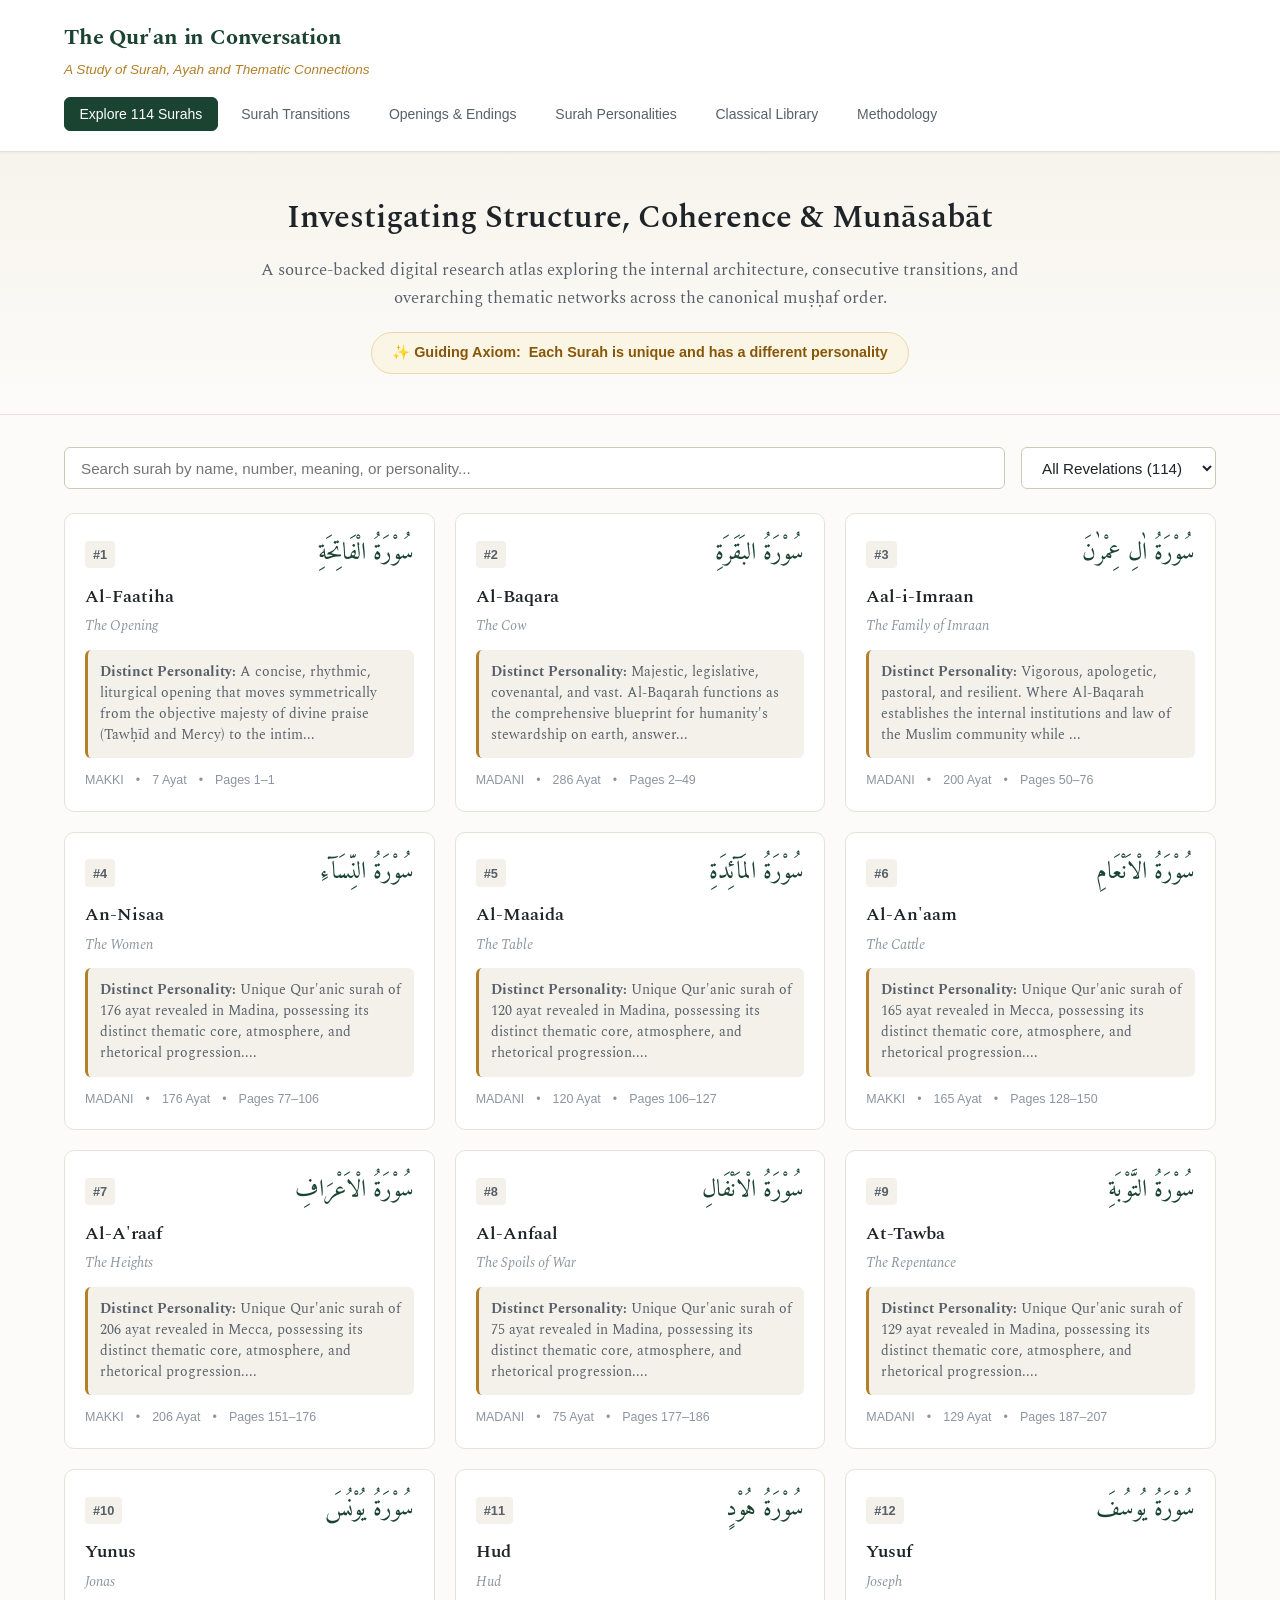
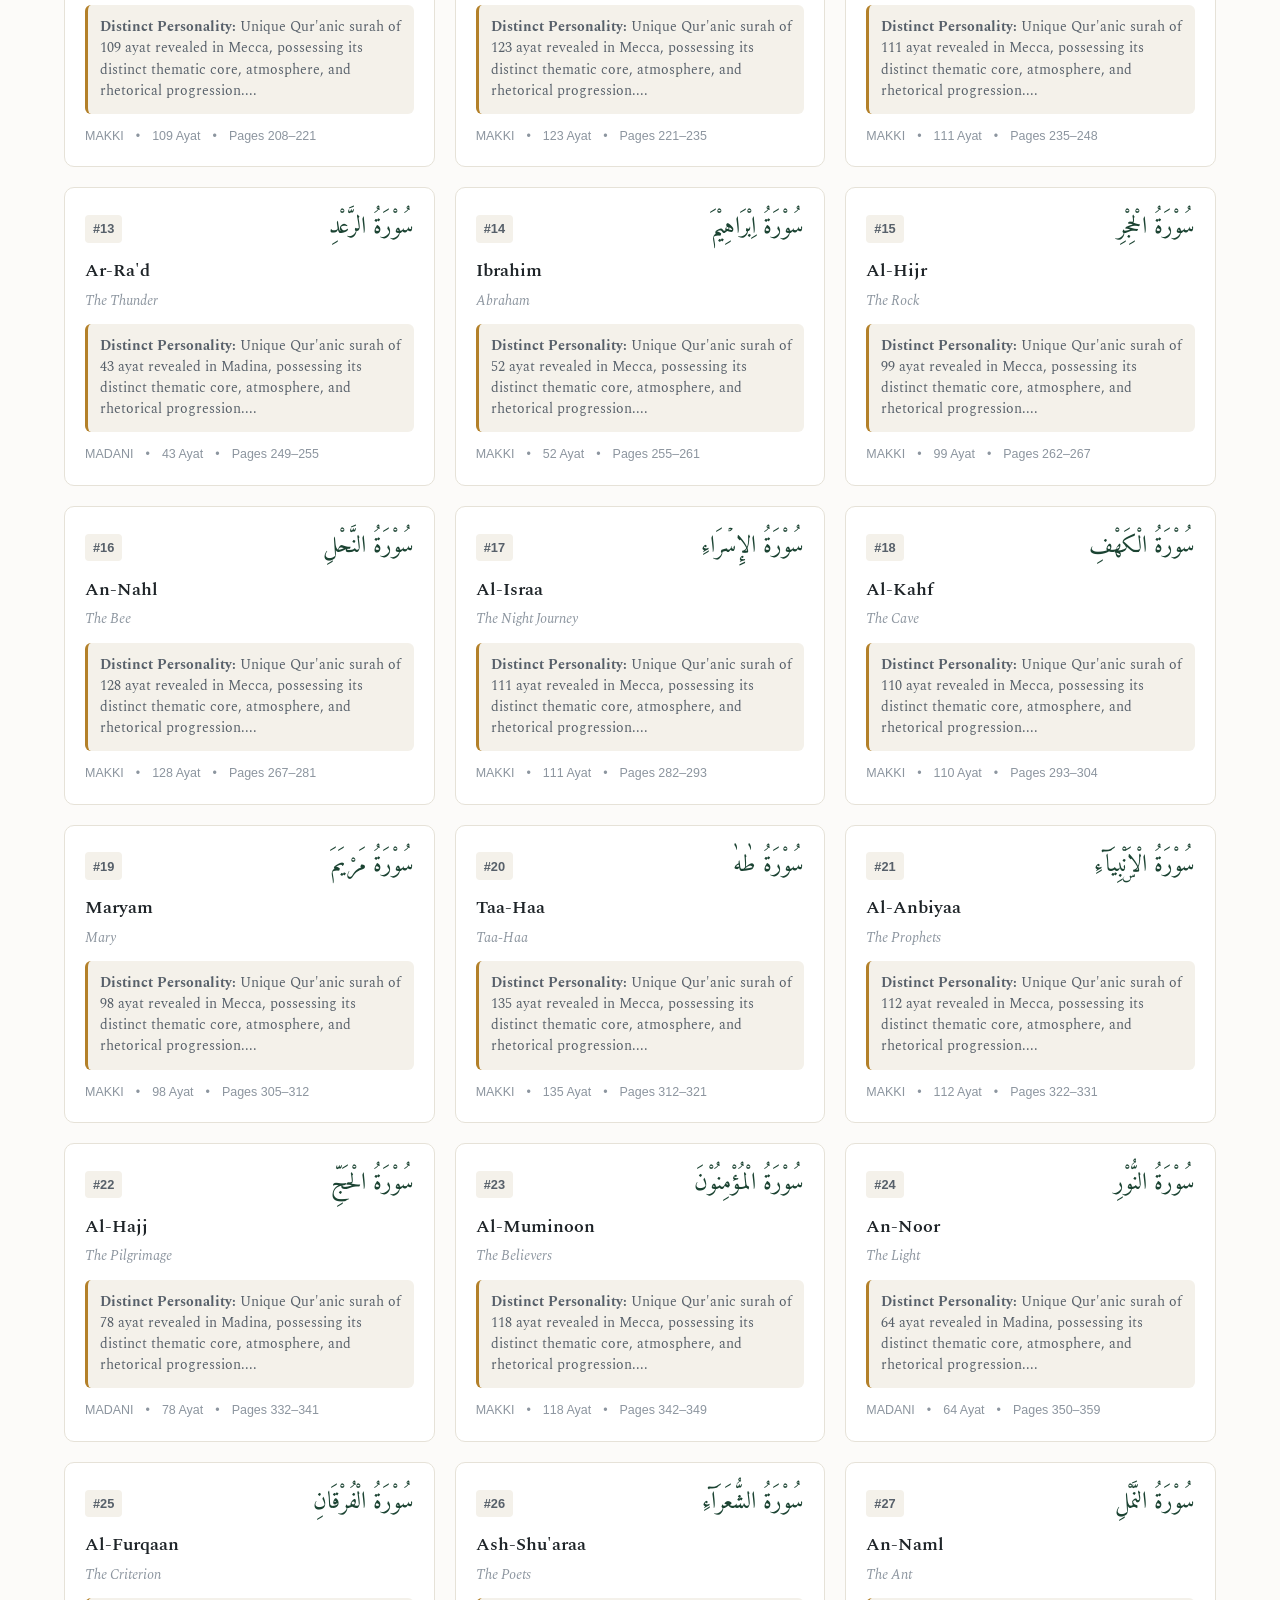
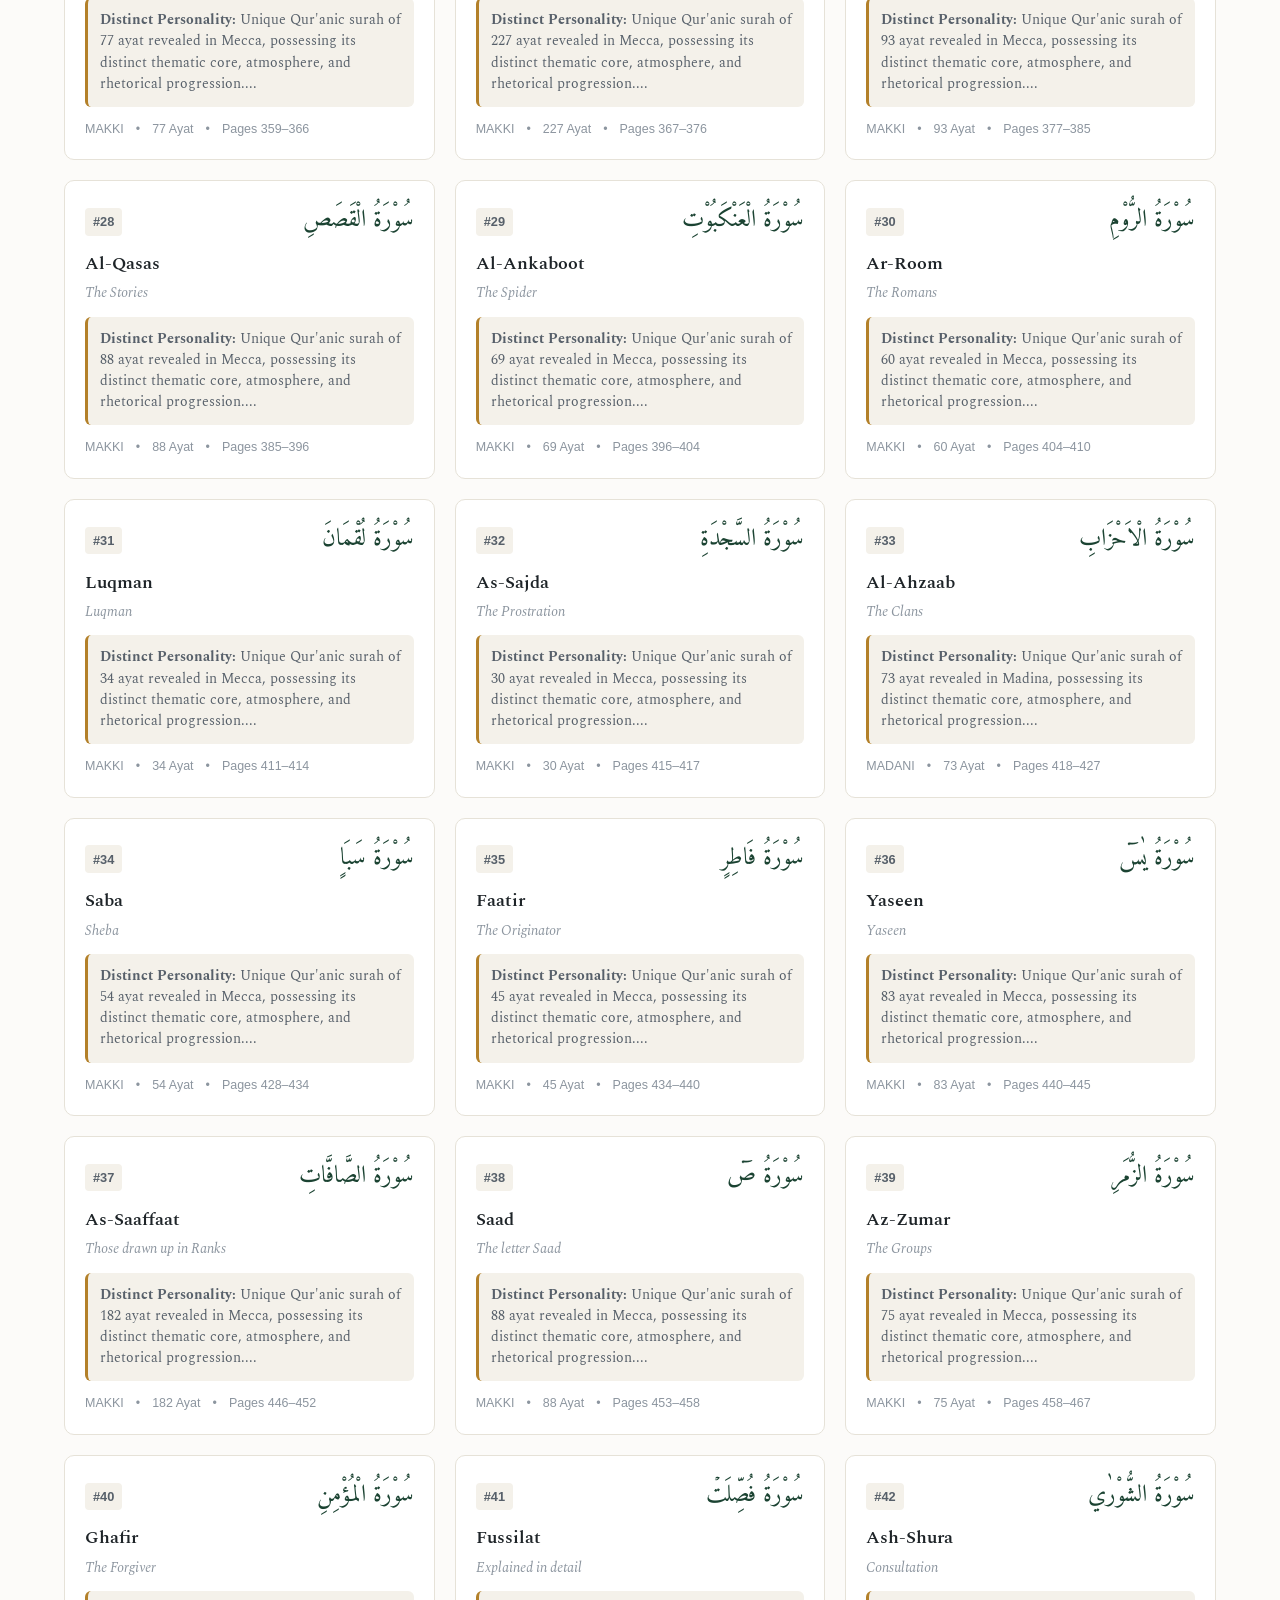
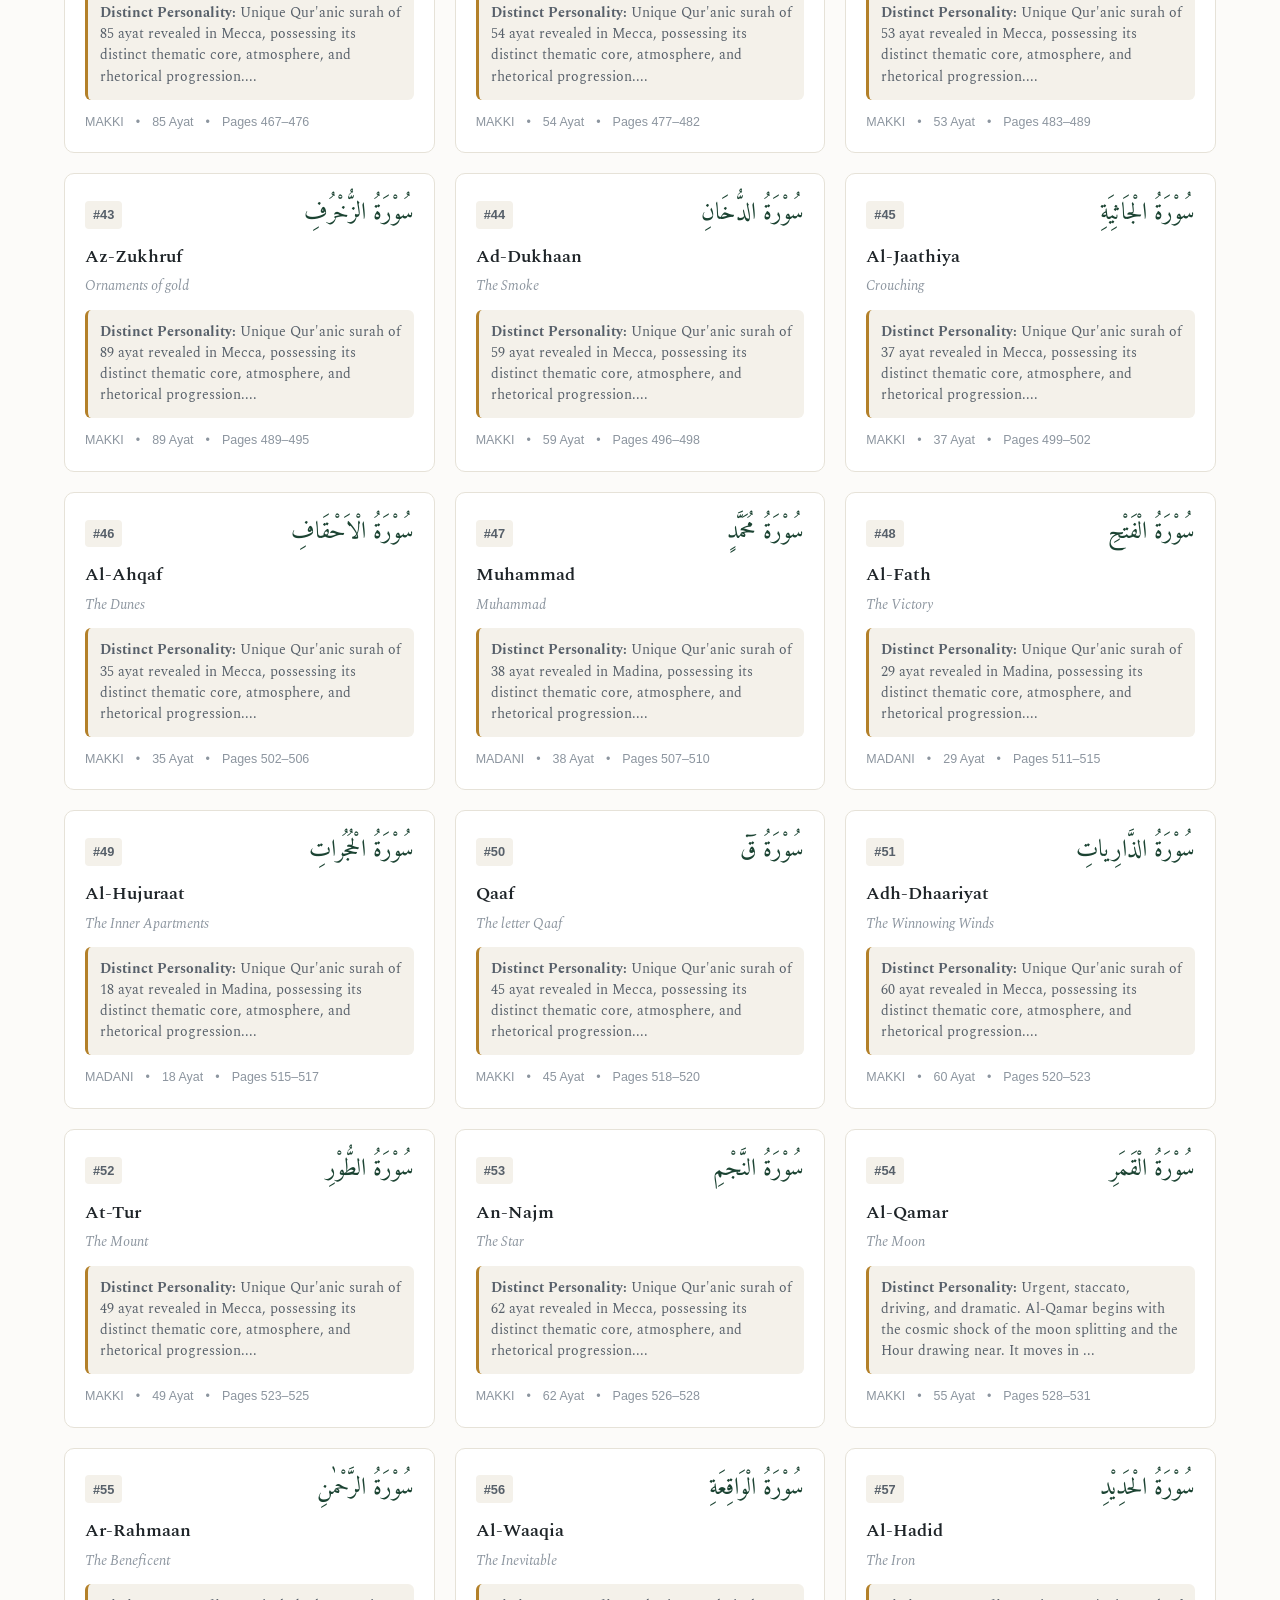
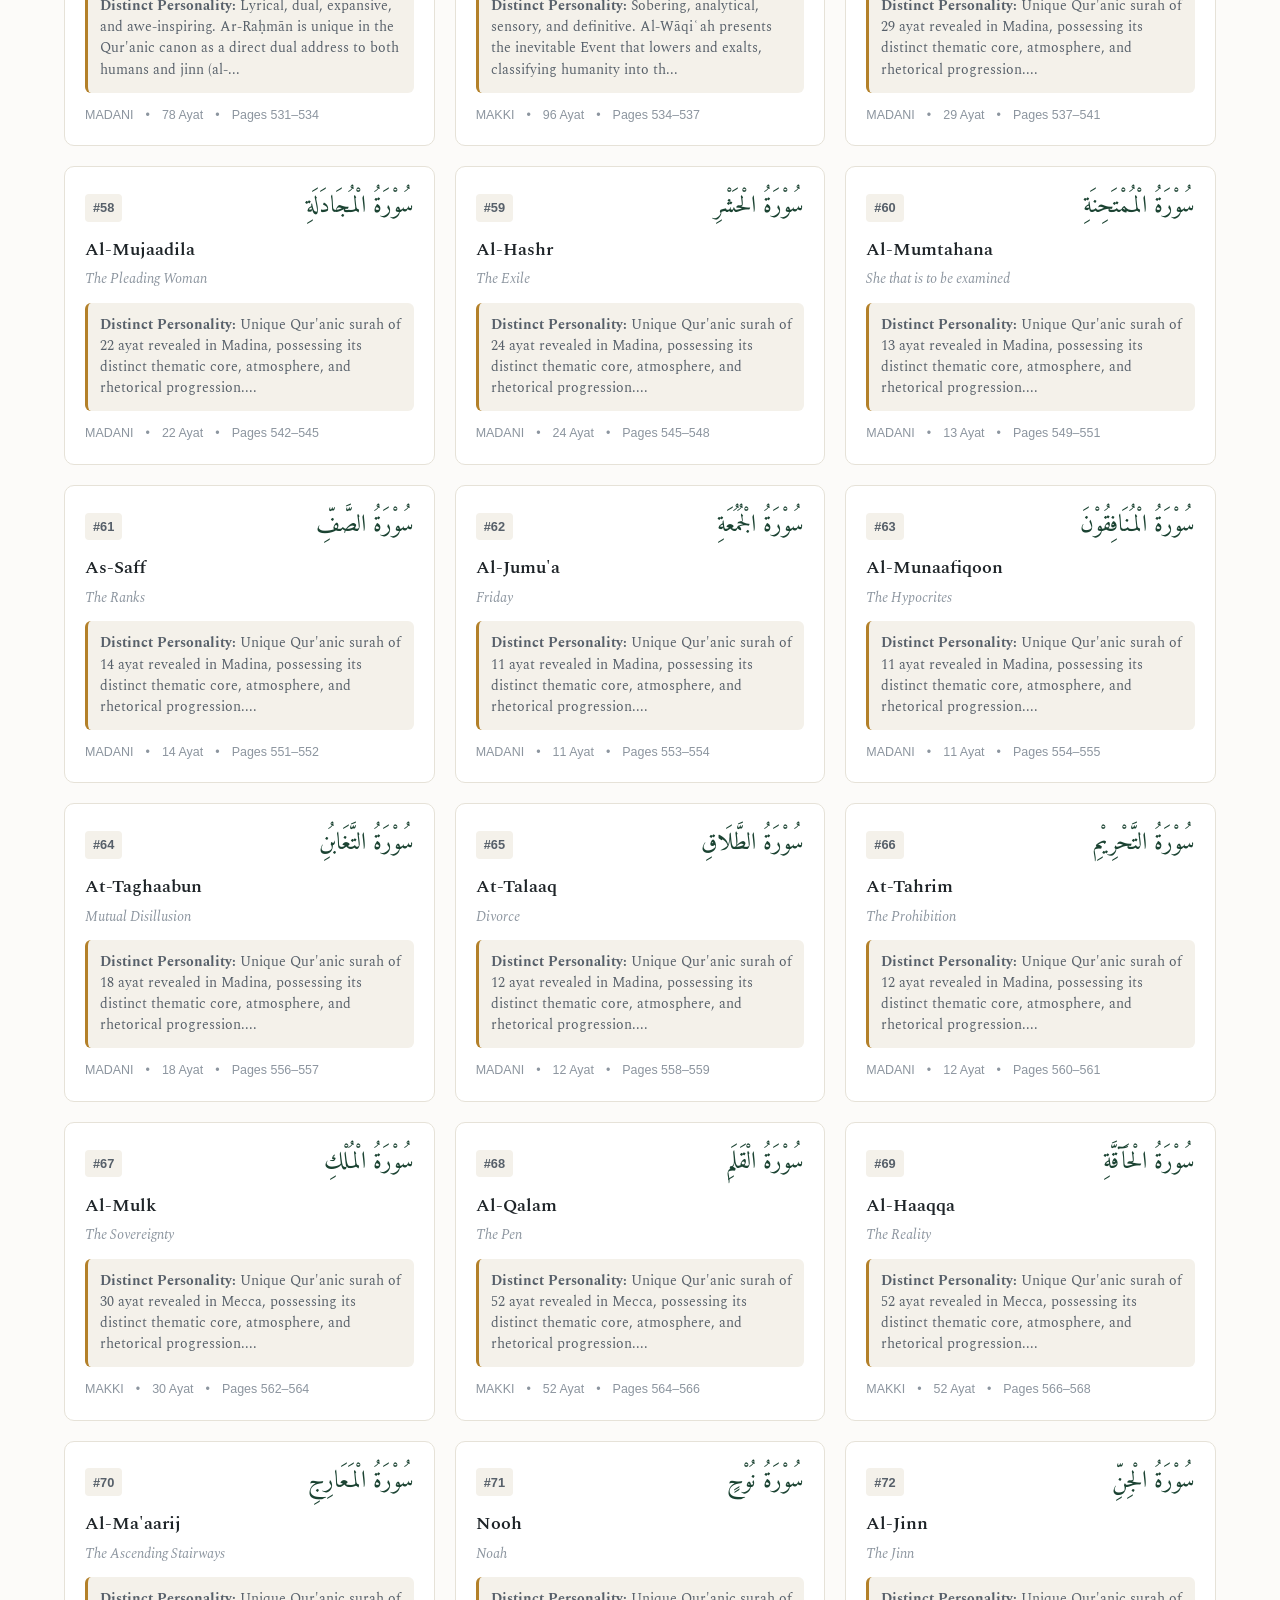
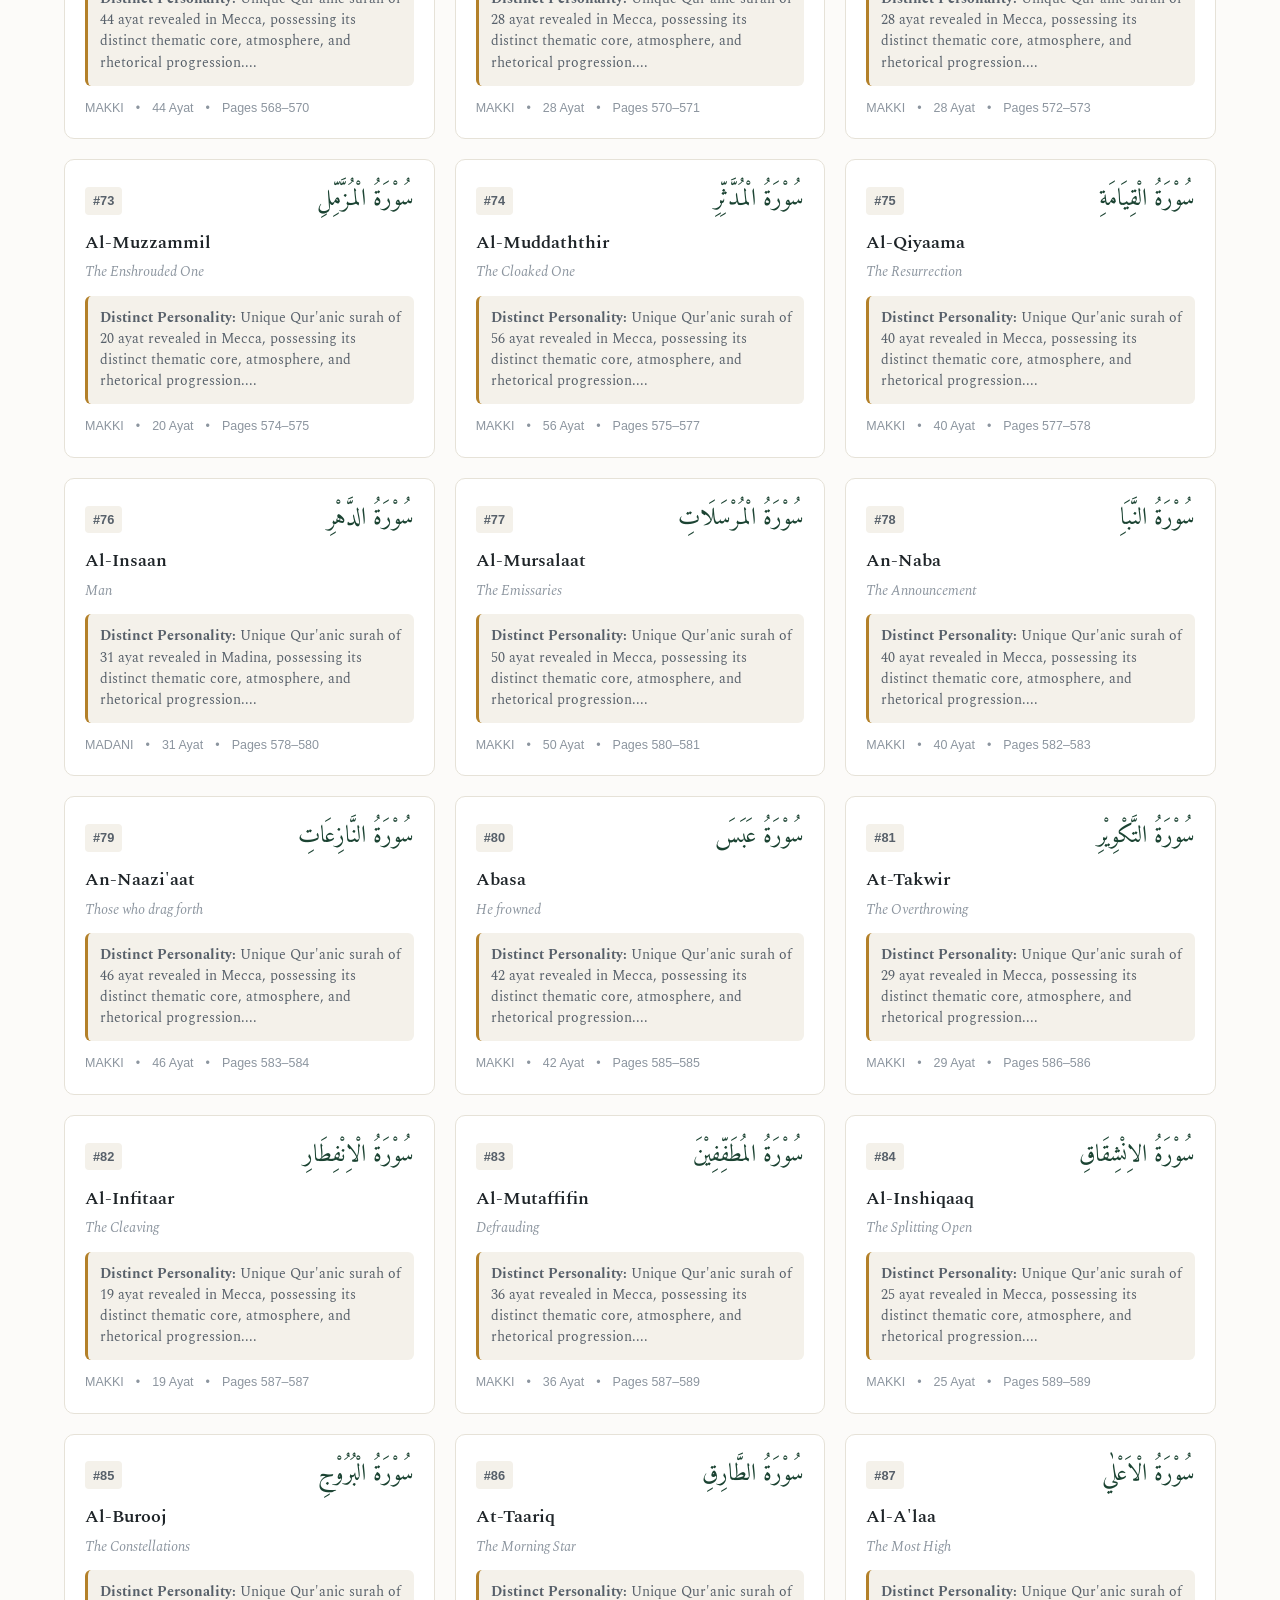
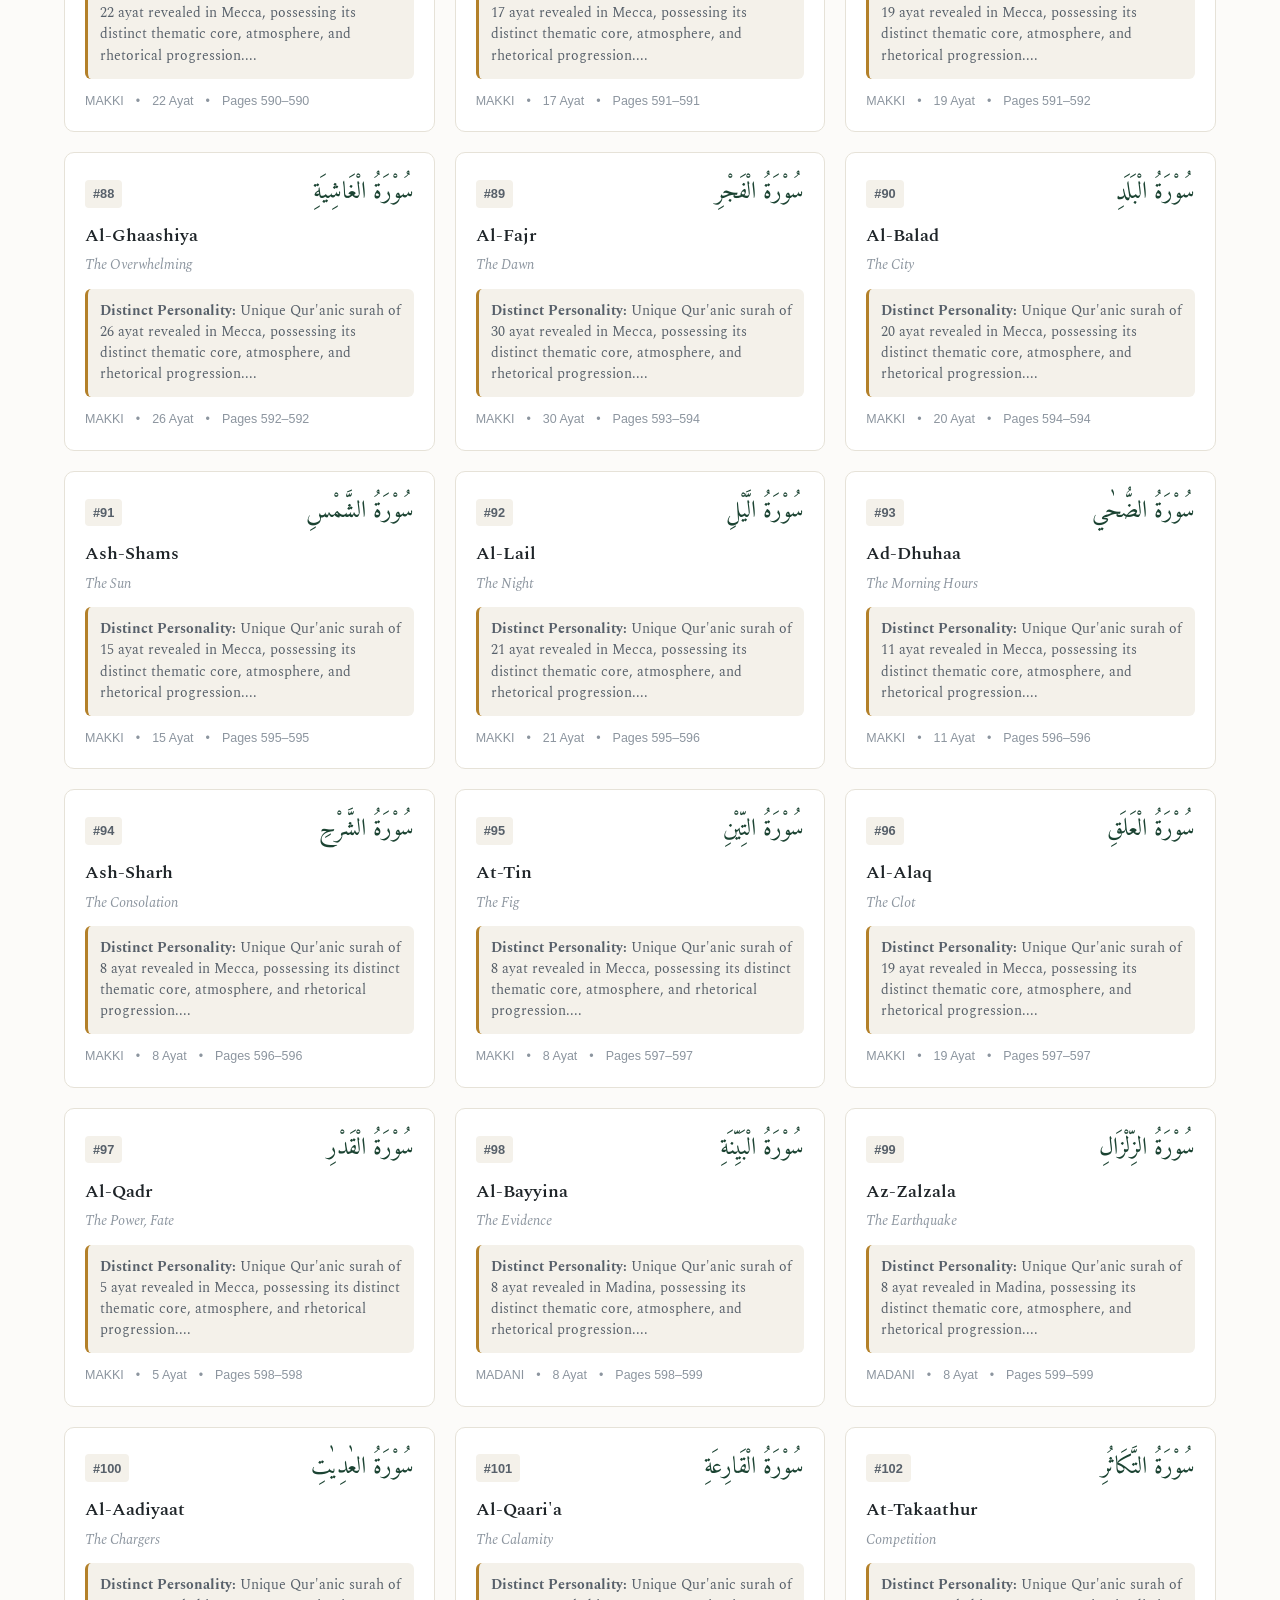
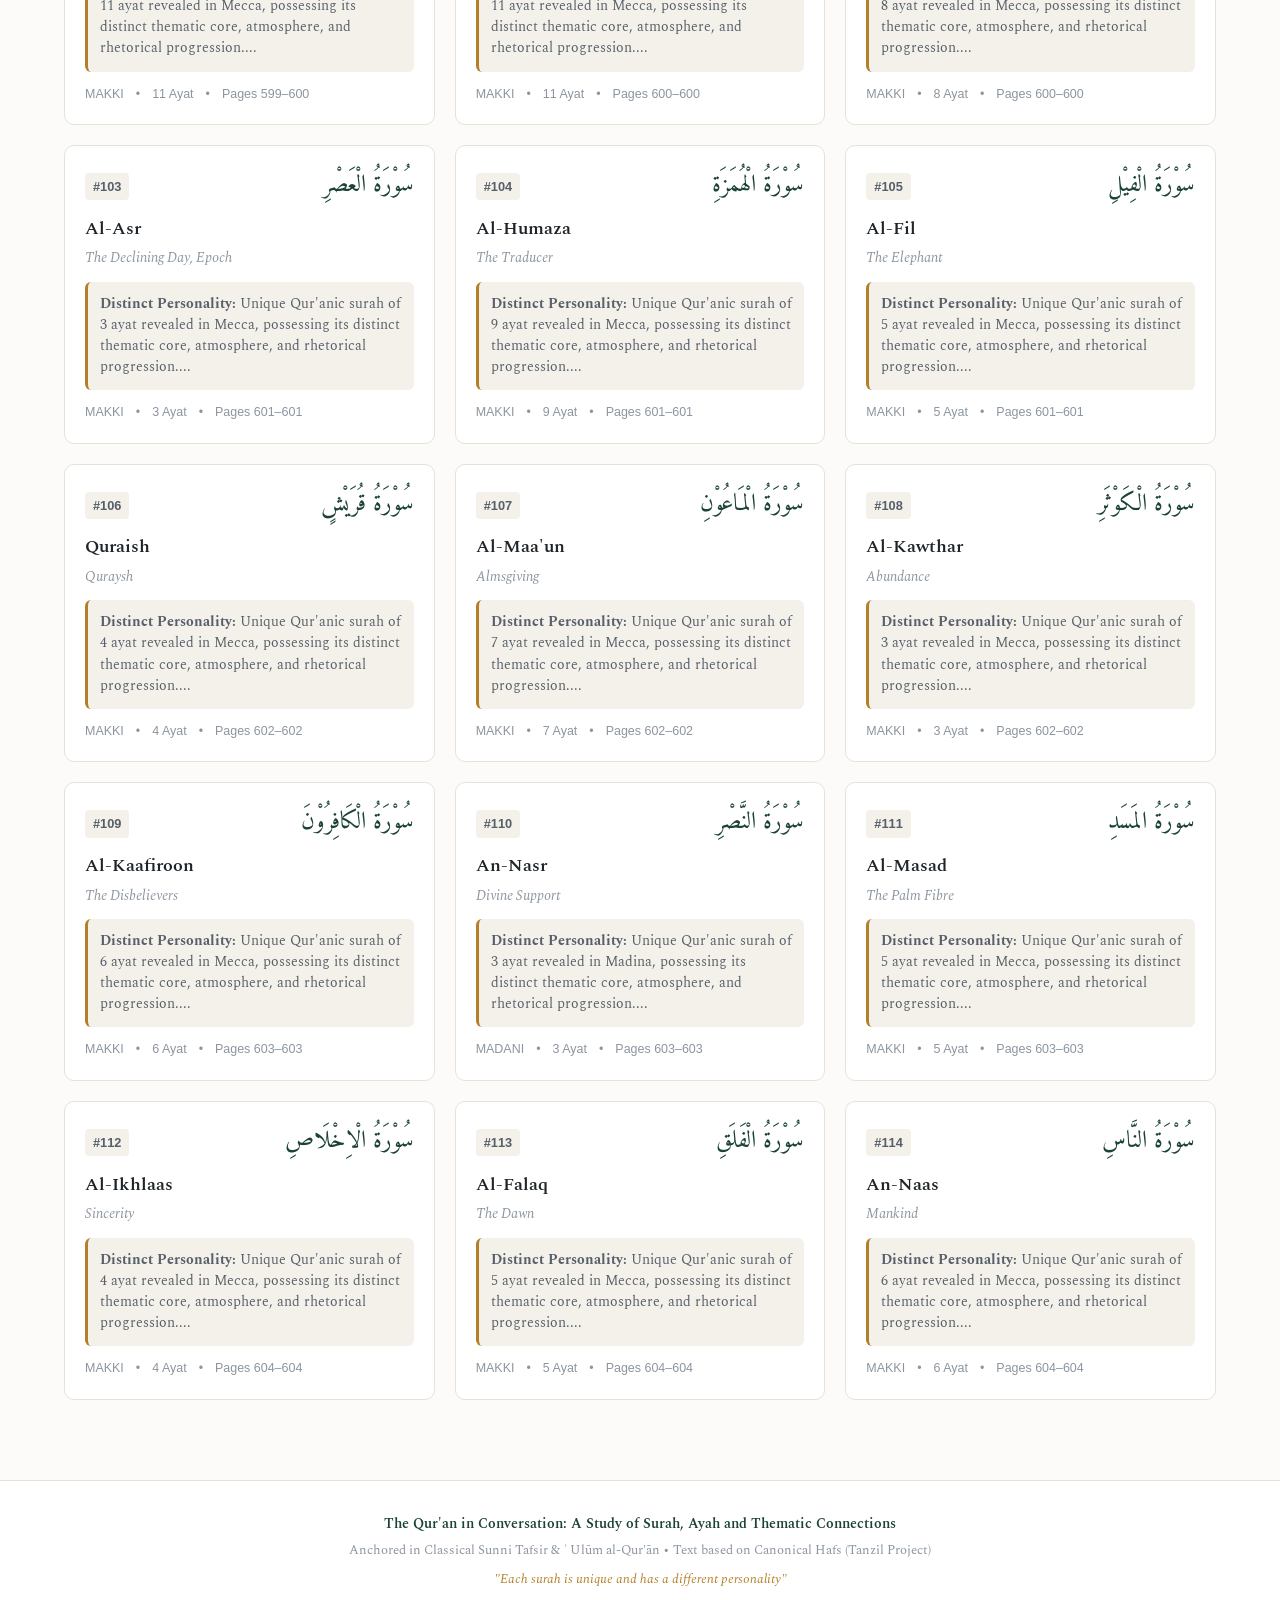
==== site/index.html @ d1d56a1b "Initialize Quran Munasabat Knowledge Base: Phase 0 foundations, canonical Quran data, 4 pilots, vali" ====
<!DOCTYPE html>
<html lang="en" dir="ltr">
<head>
  <meta charset="UTF-8">
  <meta name="viewport" content="width=device-width, initial-scale=1.0">
  <title>The Qur'an in Conversation: Surah, Ayah & Thematic Structural Atlas</title>
  <!-- Classical Typography -->
  <link rel="preconnect" href="https://fonts.googleapis.com">
  <link rel="preconnect" href="https://fonts.gstatic.com" crossorigin>
  <link href="https://fonts.googleapis.com/css2?family=Amiri:ital,wght@0,400;0,700;1,400&family=Spectral:ital,wght@0,400;0,600;0,700;1,400&display=swap" rel="stylesheet">
  <link rel="stylesheet" href="assets/style.css">
</head>
<body>

  <!-- Site Header -->
  <header class="site-header">
    <div class="header-inner">
      <div class="site-title">
        <h1>The Qur'an in Conversation</h1>
        <span class="site-slogan">A Study of Surah, Ayah and Thematic Connections</span>
      </div>
      <nav class="main-nav">
        <button class="active" data-tab="tab-surahs">Explore 114 Surahs</button>
        <button data-tab="tab-transitions">Surah Transitions</button>
        <button data-tab="tab-envelopes">Openings & Endings</button>
        <button data-tab="tab-personalities">Surah Personalities</button>
        <button data-tab="tab-library">Classical Library</button>
        <button data-tab="tab-methodology">Methodology</button>
      </nav>
    </div>
  </header>

  <!-- Hero Section -->
  <section class="hero">
    <div class="hero-content">
      <h2>Investigating Structure, Coherence & Munāsabāt</h2>
      <p>
        A source-backed digital research atlas exploring the internal architecture, consecutive transitions, 
        and overarching thematic networks across the canonical muṣḥaf order.
      </p>
      <div class="axiom-banner">
        <span>✨ Guiding Axiom:</span>
        <span>Each Surah is unique and has a different personality</span>
      </div>
    </div>
  </section>

  <!-- Main Container -->
  <main class="container">

    <!-- Tab 1: Explore 114 Surahs -->
    <section id="tab-surahs" class="tab-panel active">
      <div class="filter-bar">
        <input type="text" id="surahSearch" class="search-input" placeholder="Search surah by name, number, meaning, or personality...">
        <select id="surahFilter" class="filter-select">
          <option value="">All Revelations (114)</option>
          <option value="makki">Makki Surahs</option>
          <option value="madani">Madani Surahs</option>
        </select>
      </div>

      <div id="surahGrid" class="surah-grid">
        <!-- Rendered via JavaScript -->
      </div>
    </section>

    <!-- Tab 2: Surah Transitions -->
    <section id="tab-transitions" class="tab-panel">
      <div style="margin-bottom: 1.5rem;">
        <h3 style="font-size: 1.5rem; margin-bottom: 0.5rem; color: var(--accent-emerald);">
          Sequential Surah Transitions (Munāsabāt al-Suwar)
        </h3>
        <p style="color: var(--text-secondary);">
          Classical Sunni analysis of adjacent surah handoffs, examining how terminal verses lead directly into the subsequent surah's opening.
        </p>
      </div>
      <div id="transitionsList" class="relationship-list">
        <!-- Rendered via JavaScript -->
      </div>
    </section>

    <!-- Tab 3: Openings & Endings -->
    <section id="tab-envelopes" class="tab-panel">
      <div style="margin-bottom: 1.5rem;">
        <h3 style="font-size: 1.5rem; margin-bottom: 0.5rem; color: var(--accent-emerald);">
          Opening & Ending Correspondences (Maṭāliʿ wa Maqāṭiʿ)
        </h3>
        <p style="color: var(--text-secondary);">
          Specialized investigations into how surahs conclude by returning to, completing, intensifying, or answering their opening propositions.
        </p>
      </div>
      <div id="envelopeList" class="relationship-list">
        <!-- Rendered via JavaScript -->
      </div>
    </section>

    <!-- Tab 4: Surah Personalities Showcase -->
    <section id="tab-personalities" class="tab-panel">
      <div style="margin-bottom: 1.5rem;">
        <h3 style="font-size: 1.5rem; margin-bottom: 0.5rem; color: var(--accent-emerald);">
          Surah Personalities & Atmospheric Profiles
        </h3>
        <p style="color: var(--text-secondary);">
          Every surah in the Holy Qur'an possesses an autonomous spiritual identity, a distinctive rhetorical voice, and a unique emotional atmosphere (<em>Jaww al-Sūrah</em>).
        </p>
      </div>
      <div id="personalitiesList" class="relationship-list">
        <!-- Rendered via JavaScript -->
      </div>
    </section>

    <!-- Tab 5: Classical Library -->
    <section id="tab-library" class="tab-panel">
      <div style="margin-bottom: 1.5rem;">
        <h3 style="font-size: 1.5rem; margin-bottom: 0.5rem; color: var(--accent-emerald);">
          Registered Classical Sunni Sources
        </h3>
        <p style="color: var(--text-secondary);">
          The verified bibliographic foundation governing all claims, citations, and structural observations in this atlas.
        </p>
      </div>
      <div id="libraryGrid" class="library-grid">
        <!-- Rendered via JavaScript -->
      </div>
    </section>

    <!-- Tab 6: Methodology -->
    <section id="tab-methodology" class="tab-panel">
      <div style="max-width: 800px; margin: 0 auto; background: var(--bg-card); padding: 2rem; border-radius: var(--radius-md); border: 1px solid var(--border-light);">
        <h3 style="font-size: 1.6rem; color: var(--accent-emerald); margin-bottom: 1rem;">
          Research Method & Disciplinary Discipline
        </h3>
        
        <h4 style="font-size: 1.2rem; margin-top: 1.25rem; margin-bottom: 0.5rem;">1. Sunni Hermeneutical Grounding</h4>
        <p style="color: var(--text-secondary); margin-bottom: 1rem;">
          All interpretive claims must derive from recognised Sunni authorities: Al-Ṭabarī, Al-Baghawī, Al-Qurṭubī, Ibn Kathīr, 
          Fakhr al-Dīn al-Rāzī, Ibn ʿĀshūr, Al-Biqāʿī, Ibn al-Zubayr al-Gharnāṭī, Al-Zarkashī, and Al-Suyūṭī. 
          Unattributed internet claims, sectarian polemics, and numerological speculations ("hidden codes") are strictly excluded.
        </p>

        <h4 style="font-size: 1.2rem; margin-top: 1.25rem; margin-bottom: 0.5rem;">2. Rigorous Confidence Hierarchy</h4>
        <p style="color: var(--text-secondary); margin-bottom: 1rem;">
          Every connection is explicitly labeled with its evidentiary weight:
        </p>
        <ul style="margin-left: 1.5rem; color: var(--text-secondary); line-height: 1.8;">
          <li><strong>Explicitly stated by a classical mufassir:</strong> Directly documented with exact volume and page.</li>
          <li><strong>Supported by multiple tafsir sources:</strong> Concurred by multiple independent classical authorities.</li>
          <li><strong>Classical scholarly observation:</strong> Formulated by a scholar but subject to ongoing evaluation.</li>
          <li><strong>Textually observable:</strong> Clear textual handoff or shared phrasing without forced theological extrapolation.</li>
          <li><strong>Research hypothesis:</strong> Clearly flagged speculative connection awaiting peer review.</li>
        </ul>

        <h4 style="font-size: 1.2rem; margin-top: 1.25rem; margin-bottom: 0.5rem;">3. No Forced Coherence</h4>
        <p style="color: var(--text-secondary); margin-bottom: 1rem;">
          We do not assume every surah pair shares a simplistic thematic slogan, nor do we impose artificial ring compositions 
          or chiasms that distort the authentic text. Distinctive personalities are honored without homogenizing the Qur'an.
        </p>
      </div>
    </section>

  </main>

  <!-- Surah Modal Container -->
  <div id="surahModal" class="modal-overlay">
    <div class="modal-content">
      <button id="modalClose" class="modal-close">&times;</button>
      <div id="modalBody">
        <!-- Rendered via JavaScript -->
      </div>
    </div>
  </div>

  <!-- Site Footer -->
  <footer class="site-footer">
    <div style="max-width: 800px; margin: 0 auto;">
      <p style="font-weight: 600; color: var(--accent-emerald); margin-bottom: 0.25rem;">
        The Qur'an in Conversation: A Study of Surah, Ayah and Thematic Connections
      </p>
      <p style="font-size: 0.82rem; margin-bottom: 0.5rem;">
        Anchored in Classical Sunni Tafsir & ʿUlūm al-Qur'ān • Text based on Canonical Hafs (Tanzil Project)
      </p>
      <p style="font-size: 0.8rem; font-style: italic; color: var(--accent-gold);">
        "Each surah is unique and has a different personality"
      </p>
    </div>
  </footer>

  <script src="assets/app.js"></script>
</body>
</html>
---- site/assets/style.css ----
/* The Qur'an in Conversation - Research Atlas Stylesheet */
:root {
  --bg-primary: #fcfbf9;
  --bg-card: #ffffff;
  --bg-subtle: #f4f1ea;
  --bg-highlight: #fef9ed;
  --text-primary: #1e2428;
  --text-secondary: #57606a;
  --text-muted: #8c959f;
  --accent-emerald: #1b4332;
  --accent-emerald-light: #2d6a4f;
  --accent-gold: #b38029;
  --accent-gold-soft: #fbf5e6;
  --border-light: #e6e2d8;
  --border-dark: #cfc8b8;
  
  --font-arabic: 'Amiri', 'Traditional Arabic', 'Scheherazade New', 'Scheherazade', serif;
  --font-serif: 'Spectral', 'Georgia', serif;
  --font-sans: -apple-system, BlinkMacSystemFont, "Segoe UI", Roboto, Helvetica, Arial, sans-serif;
  
  --shadow-sm: 0 1px 3px rgba(0,0,0,0.05);
  --shadow-md: 0 4px 12px rgba(0,0,0,0.08);
  --radius-sm: 6px;
  --radius-md: 10px;
  --radius-lg: 16px;
}

* {
  box-sizing: border-box;
  margin: 0;
  padding: 0;
}

body {
  background-color: var(--bg-primary);
  color: var(--text-primary);
  font-family: var(--font-serif);
  line-height: 1.65;
  font-size: 16px;
  -webkit-font-smoothing: antialiased;
}

/* Header & Navigation */
header.site-header {
  background: var(--bg-card);
  border-bottom: 1px solid var(--border-light);
  position: sticky;
  top: 0;
  z-index: 100;
  box-shadow: var(--shadow-sm);
}

.header-inner {
  max-width: 1200px;
  margin: 0 auto;
  padding: 1.25rem 1.5rem;
  display: flex;
  justify-content: space-between;
  align-items: center;
  flex-wrap: wrap;
  gap: 1rem;
}

.site-title {
  display: flex;
  flex-direction: column;
}

.site-title h1 {
  font-size: 1.35rem;
  font-weight: 700;
  letter-spacing: -0.01em;
  color: var(--accent-emerald);
}

.site-slogan {
  font-size: 0.85rem;
  font-style: italic;
  color: var(--accent-gold);
  margin-top: 0.2rem;
  font-family: var(--font-sans);
}

nav.main-nav {
  display: flex;
  gap: 0.5rem;
  flex-wrap: wrap;
}

nav.main-nav button {
  background: none;
  border: 1px solid transparent;
  padding: 0.5rem 0.9rem;
  font-family: var(--font-sans);
  font-size: 0.875rem;
  font-weight: 500;
  color: var(--text-secondary);
  border-radius: var(--radius-sm);
  cursor: pointer;
  transition: all 0.2s ease;
}

nav.main-nav button:hover {
  background-color: var(--bg-subtle);
  color: var(--text-primary);
}

nav.main-nav button.active {
  background-color: var(--accent-emerald);
  color: #ffffff;
  border-color: var(--accent-emerald);
}

/* Hero Section */
.hero {
  background: linear-gradient(180deg, #f7f4ec 0%, var(--bg-primary) 100%);
  border-bottom: 1px solid var(--border-light);
  padding: 2.5rem 1.5rem;
  text-align: center;
}

.hero-content {
  max-width: 840px;
  margin: 0 auto;
}

.hero h2 {
  font-size: 2rem;
  font-weight: 600;
  color: var(--text-primary);
  margin-bottom: 0.75rem;
}

.hero p {
  font-size: 1.05rem;
  color: var(--text-secondary);
  margin-bottom: 1.25rem;
}

.axiom-banner {
  display: inline-flex;
  align-items: center;
  gap: 0.5rem;
  background: var(--accent-gold-soft);
  border: 1px solid #ebd7ab;
  padding: 0.5rem 1.25rem;
  border-radius: 50px;
  font-family: var(--font-sans);
  font-size: 0.9rem;
  font-weight: 600;
  color: #875708;
}

/* Container */
.container {
  max-width: 1200px;
  margin: 0 auto;
  padding: 2rem 1.5rem;
}

/* Tab Panels */
.tab-panel {
  display: none;
}

.tab-panel.active {
  display: block;
}

/* Search & Filters Bar */
.filter-bar {
  display: flex;
  gap: 1rem;
  margin-bottom: 1.5rem;
  flex-wrap: wrap;
}

.search-input {
  flex: 1;
  min-width: 260px;
  padding: 0.65rem 1rem;
  border: 1px solid var(--border-dark);
  border-radius: var(--radius-sm);
  font-family: var(--font-sans);
  font-size: 0.95rem;
  background: var(--bg-card);
}

.filter-select {
  padding: 0.65rem 1rem;
  border: 1px solid var(--border-dark);
  border-radius: var(--radius-sm);
  font-family: var(--font-sans);
  font-size: 0.95rem;
  background: var(--bg-card);
  color: var(--text-primary);
}

/* Surah Grid */
.surah-grid {
  display: grid;
  grid-template-columns: repeat(auto-fill, minmax(280px, 1fr));
  gap: 1.25rem;
}

.surah-card {
  background: var(--bg-card);
  border: 1px solid var(--border-light);
  border-radius: var(--radius-md);
  padding: 1.25rem;
  cursor: pointer;
  transition: transform 0.15s ease, box-shadow 0.15s ease, border-color 0.15s ease;
  display: flex;
  flex-direction: column;
}

.surah-card:hover {
  transform: translateY(-2px);
  box-shadow: var(--shadow-md);
  border-color: var(--accent-emerald-light);
}

.surah-card-header {
  display: flex;
  justify-content: space-between;
  align-items: baseline;
  margin-bottom: 0.5rem;
}

.surah-number {
  font-family: var(--font-sans);
  font-size: 0.8rem;
  font-weight: 700;
  background: var(--bg-subtle);
  color: var(--text-secondary);
  padding: 0.2rem 0.5rem;
  border-radius: 4px;
}

.surah-ar-name {
  font-family: var(--font-arabic);
  font-size: 1.5rem;
  direction: rtl;
  color: var(--accent-emerald);
}

.surah-en-name {
  font-size: 1.15rem;
  font-weight: 600;
  margin-bottom: 0.2rem;
}

.surah-meaning {
  font-size: 0.85rem;
  color: var(--text-muted);
  font-style: italic;
  margin-bottom: 0.75rem;
}

.surah-personality-preview {
  font-size: 0.88rem;
  color: var(--text-secondary);
  line-height: 1.5;
  background: var(--bg-subtle);
  padding: 0.75rem;
  border-radius: var(--radius-sm);
  border-left: 3px solid var(--accent-gold);
  margin-top: auto;
}

.surah-meta {
  display: flex;
  gap: 0.75rem;
  font-family: var(--font-sans);
  font-size: 0.78rem;
  color: var(--text-muted);
  margin-top: 0.75rem;
}

/* Relationship Cards */
.relationship-list {
  display: flex;
  flex-direction: column;
  gap: 1.5rem;
}

.relationship-card {
  background: var(--bg-card);
  border: 1px solid var(--border-light);
  border-radius: var(--radius-md);
  padding: 1.5rem;
  box-shadow: var(--shadow-sm);
}

.rel-badge-bar {
  display: flex;
  gap: 0.5rem;
  margin-bottom: 0.75rem;
  flex-wrap: wrap;
}

.badge {
  font-family: var(--font-sans);
  font-size: 0.75rem;
  font-weight: 600;
  padding: 0.25rem 0.65rem;
  border-radius: 50px;
  text-transform: uppercase;
  letter-spacing: 0.03em;
}

.badge-confidence-classical {
  background: #e6f4ea;
  color: #137333;
}

.badge-confidence-multiple {
  background: #e8f0fe;
  color: #1a73e8;
}

.badge-confidence-observation {
  background: #fef7e0;
  color: #b06000;
}

.badge-reltype {
  background: var(--bg-subtle);
  color: var(--text-secondary);
}

.rel-title {
  font-size: 1.25rem;
  font-weight: 600;
  margin-bottom: 0.75rem;
  color: var(--text-primary);
}

.rel-description {
  font-size: 1rem;
  color: var(--text-secondary);
  line-height: 1.6;
  margin-bottom: 1.25rem;
}

/* Side by side comparison */
.passage-comparison {
  display: grid;
  grid-template-columns: 1fr 1fr;
  gap: 1rem;
  background: var(--bg-subtle);
  border: 1px solid var(--border-light);
  border-radius: var(--radius-sm);
  padding: 1.25rem;
  margin-bottom: 1.25rem;
}

@media (max-width: 768px) {
  .passage-comparison {
    grid-template-columns: 1fr;
  }
}

.passage-col {
  display: flex;
  flex-direction: column;
}

.passage-header {
  font-family: var(--font-sans);
  font-weight: 700;
  font-size: 0.85rem;
  color: var(--accent-emerald);
  margin-bottom: 0.5rem;
}

.arabic-block {
  font-family: var(--font-arabic);
  font-size: 1.4rem;
  line-height: 2.1;
  direction: rtl;
  text-align: right;
  margin-bottom: 0.5rem;
  color: #151515;
}

.english-translation {
  font-size: 0.95rem;
  font-style: italic;
  color: var(--text-secondary);
  line-height: 1.5;
}

/* Evidence Box */
.evidence-box {
  background: #faf8f3;
  border-left: 3px solid var(--accent-gold);
  border-radius: 0 var(--radius-sm) var(--radius-sm) 0;
  padding: 1rem;
  margin-top: 1rem;
}

.evidence-header {
  font-family: var(--font-sans);
  font-size: 0.82rem;
  font-weight: 700;
  color: var(--accent-gold);
  margin-bottom: 0.4rem;
}

.evidence-quote-ar {
  font-family: var(--font-arabic);
  font-size: 1.15rem;
  direction: rtl;
  text-align: right;
  line-height: 1.9;
  color: #2b2b2b;
  margin-bottom: 0.4rem;
}

.evidence-quote-en {
  font-size: 0.9rem;
  color: var(--text-secondary);
}

.evidence-citation {
  font-family: var(--font-sans);
  font-size: 0.78rem;
  color: var(--text-muted);
  margin-top: 0.4rem;
  display: block;
}

/* Modal */
.modal-overlay {
  display: none;
  position: fixed;
  top: 0;
  left: 0;
  right: 0;
  bottom: 0;
  background: rgba(0,0,0,0.5);
  z-index: 1000;
  backdrop-filter: blur(2px);
  justify-content: center;
  align-items: center;
  padding: 1.5rem;
}

.modal-overlay.open {
  display: flex;
}

.modal-content {
  background: var(--bg-card);
  border-radius: var(--radius-lg);
  max-width: 800px;
  width: 100%;
  max-height: 90vh;
  overflow-y: auto;
  padding: 2rem;
  box-shadow: 0 10px 30px rgba(0,0,0,0.15);
  position: relative;
}

.modal-close {
  position: absolute;
  top: 1.25rem;
  right: 1.25rem;
  background: none;
  border: none;
  font-size: 1.5rem;
  cursor: pointer;
  color: var(--text-muted);
}

.modal-close:hover {
  color: var(--text-primary);
}

/* Methodology & Library */
.library-grid {
  display: grid;
  grid-template-columns: repeat(auto-fill, minmax(320px, 1fr));
  gap: 1.25rem;
}

.library-card {
  background: var(--bg-card);
  border: 1px solid var(--border-light);
  border-radius: var(--radius-md);
  padding: 1.25rem;
}

.library-author {
  font-family: var(--font-sans);
  font-weight: 700;
  font-size: 0.85rem;
  color: var(--accent-emerald);
  margin-bottom: 0.2rem;
}

.library-title {
  font-size: 1.15rem;
  font-weight: 600;
  margin-bottom: 0.5rem;
}

.library-desc {
  font-size: 0.88rem;
  color: var(--text-secondary);
}

/* Footer */
footer.site-footer {
  background: var(--bg-card);
  border-top: 1px solid var(--border-light);
  padding: 2rem 1.5rem;
  margin-top: 3rem;
  text-align: center;
  font-size: 0.88rem;
  color: var(--text-muted);
}
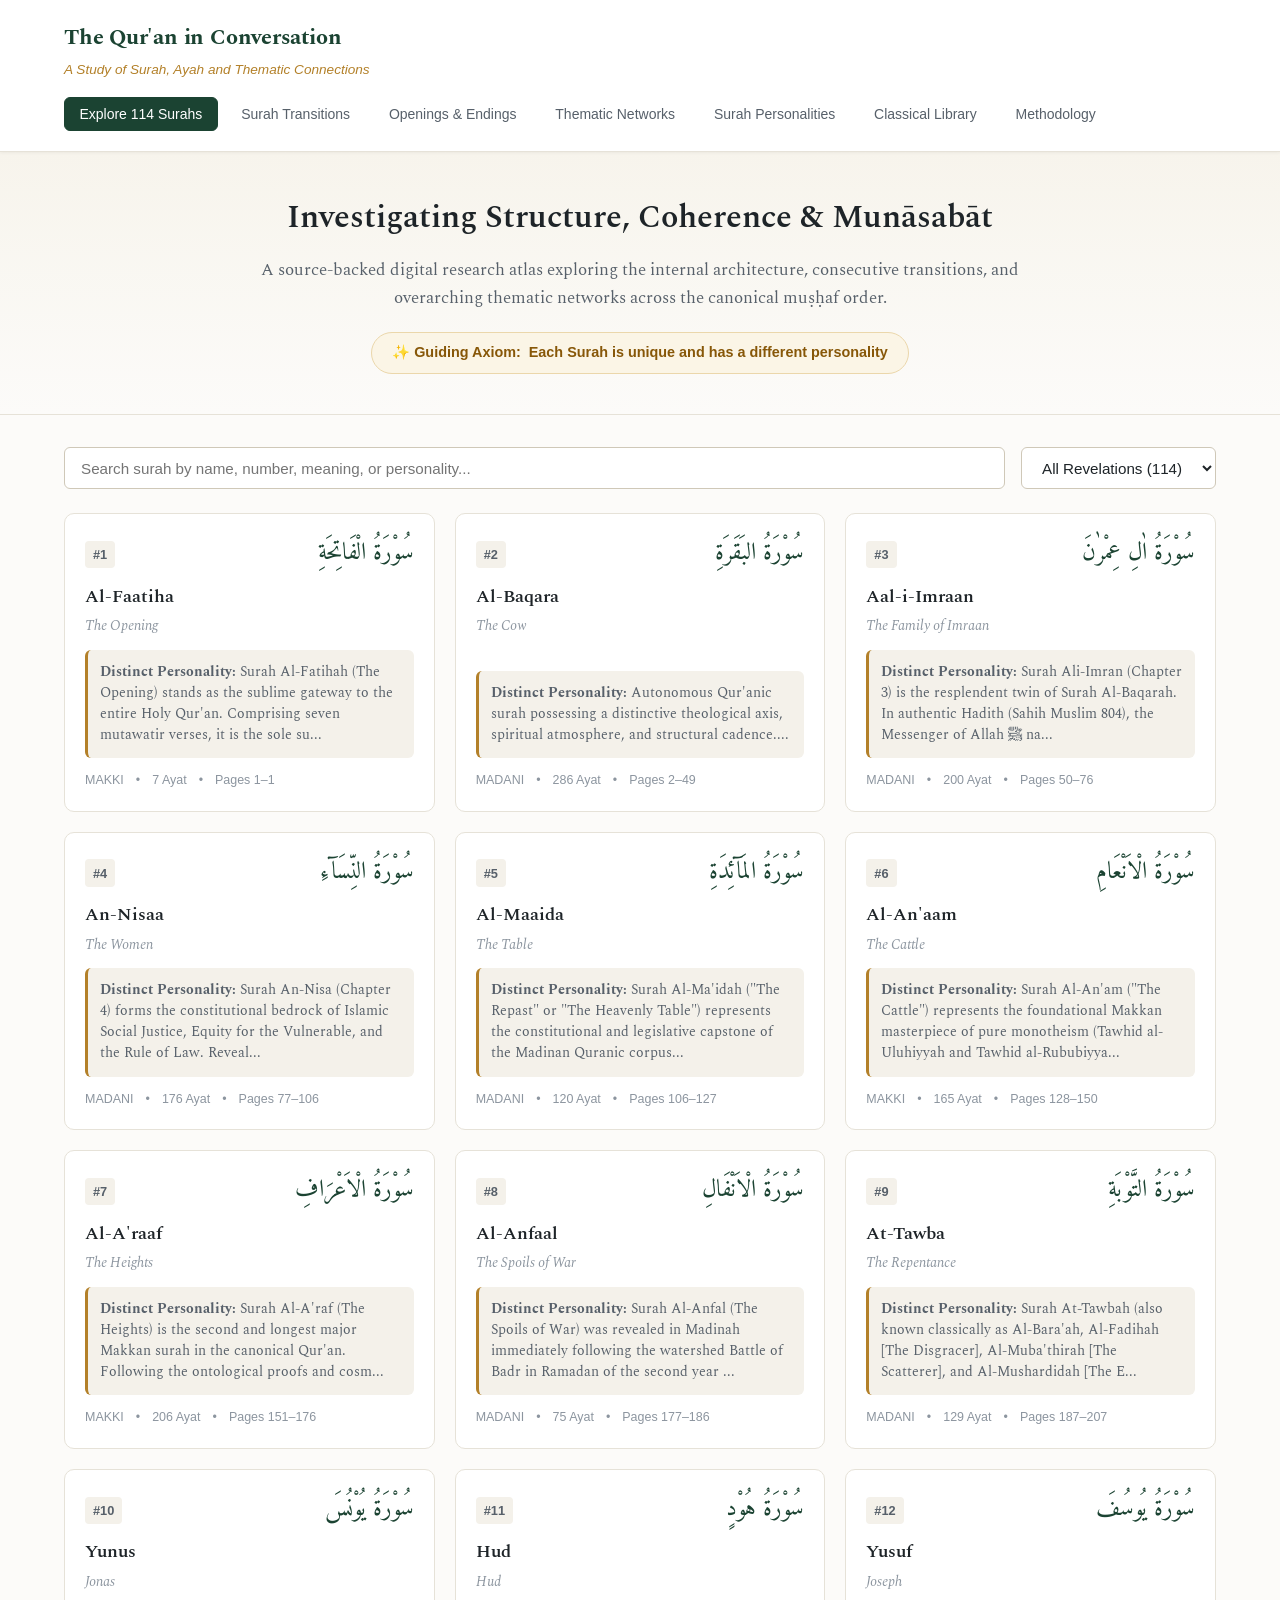
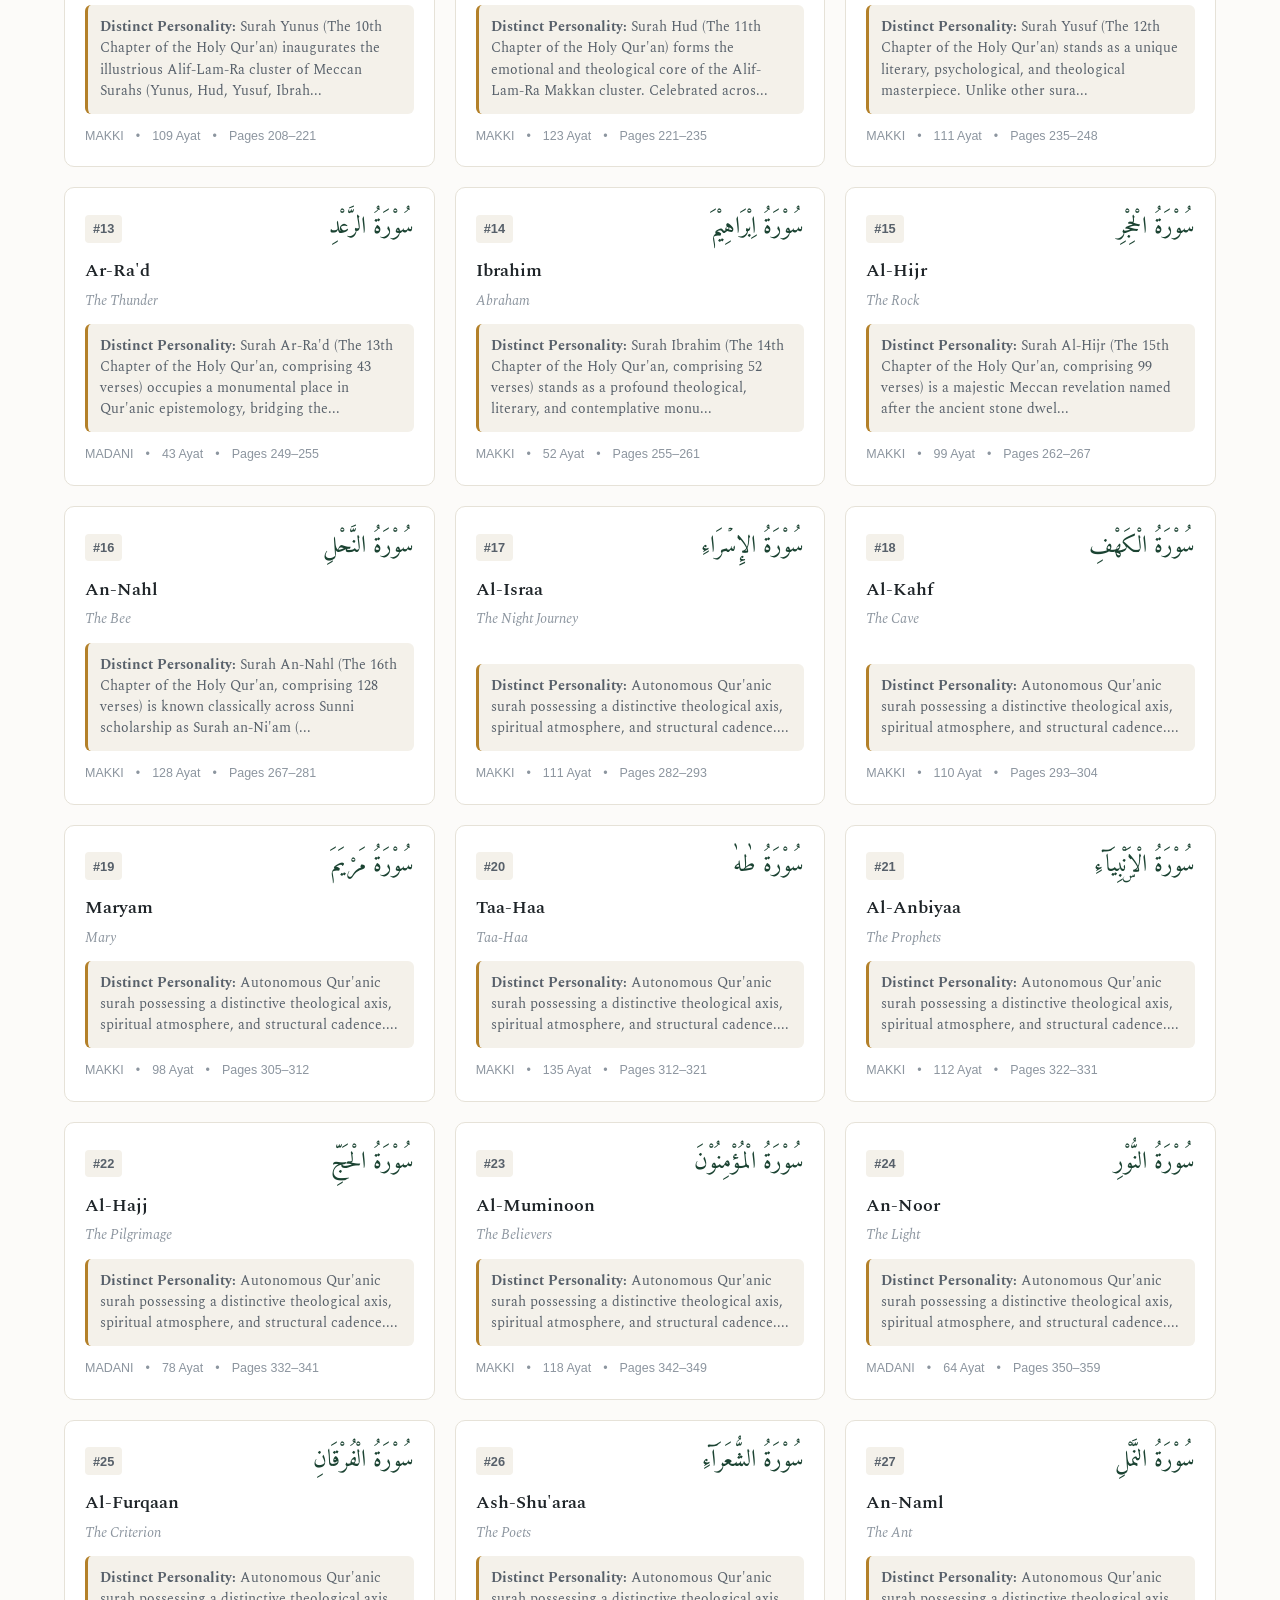
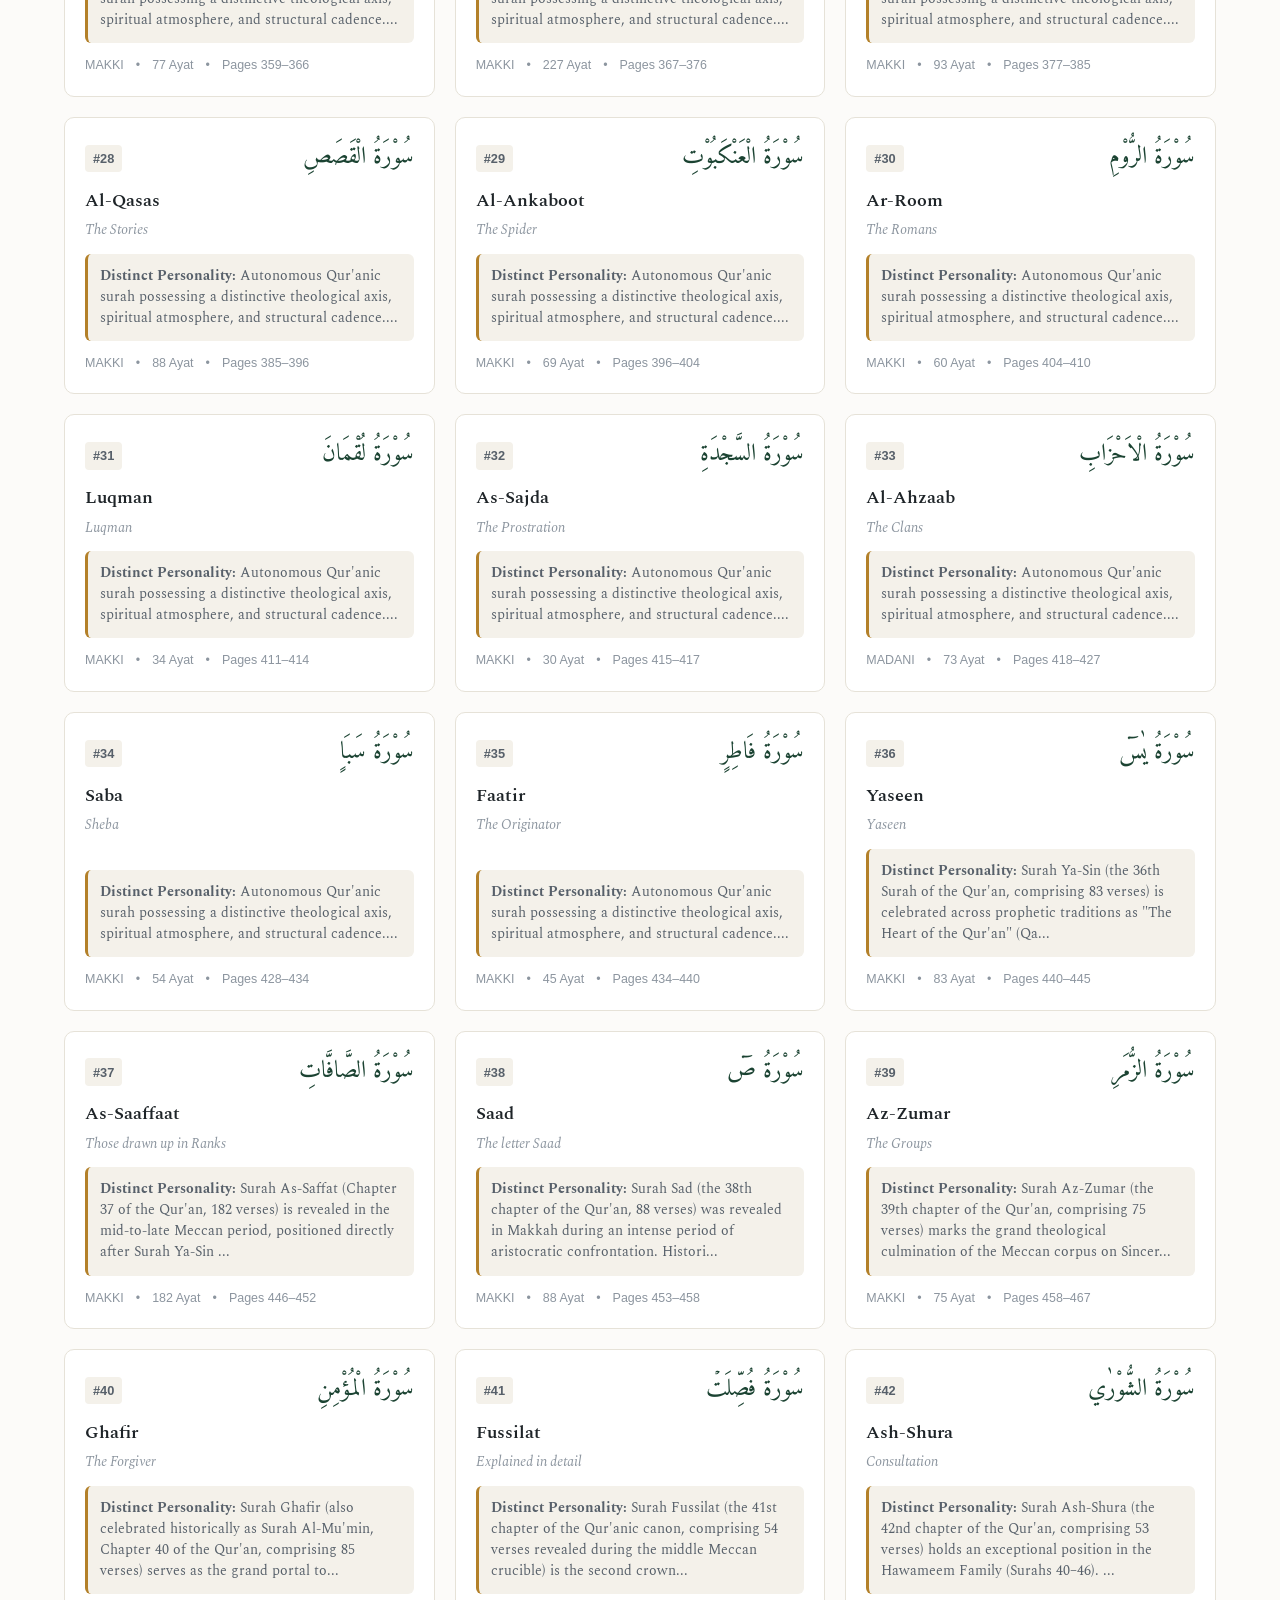
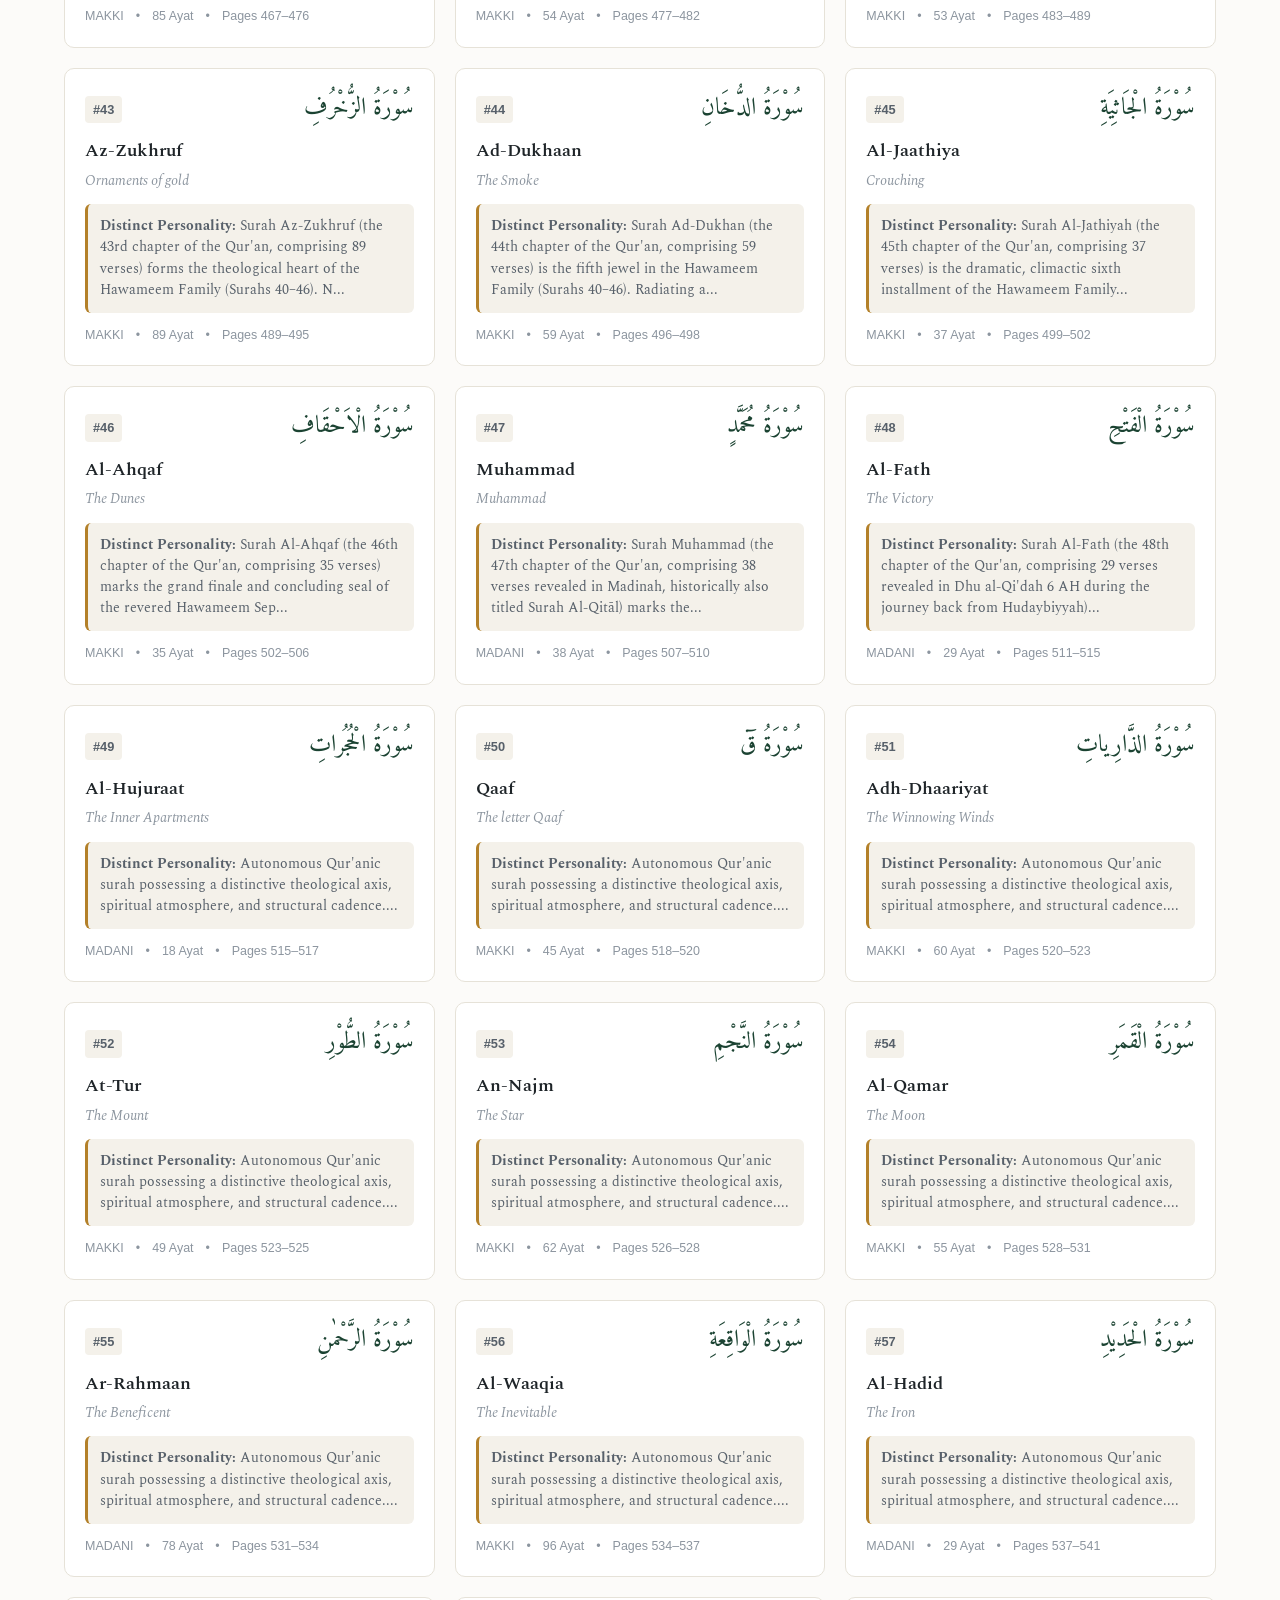
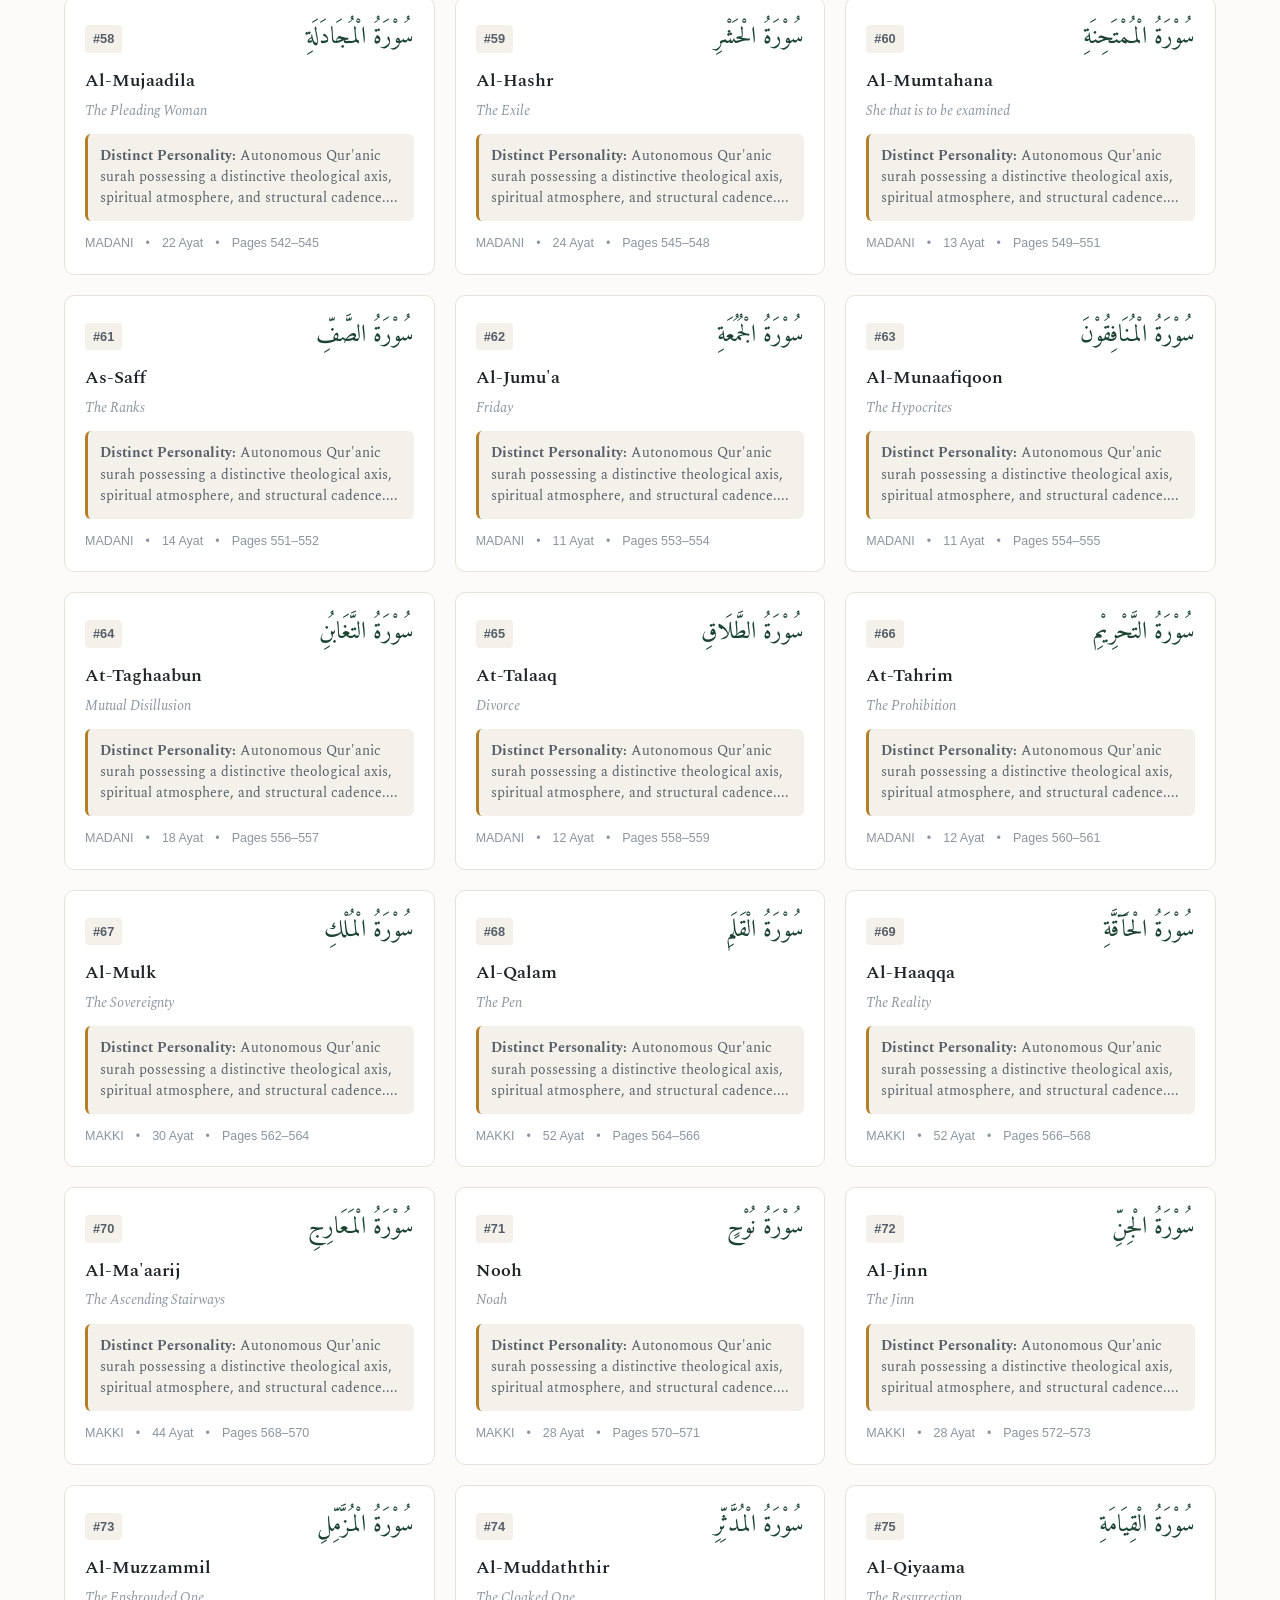
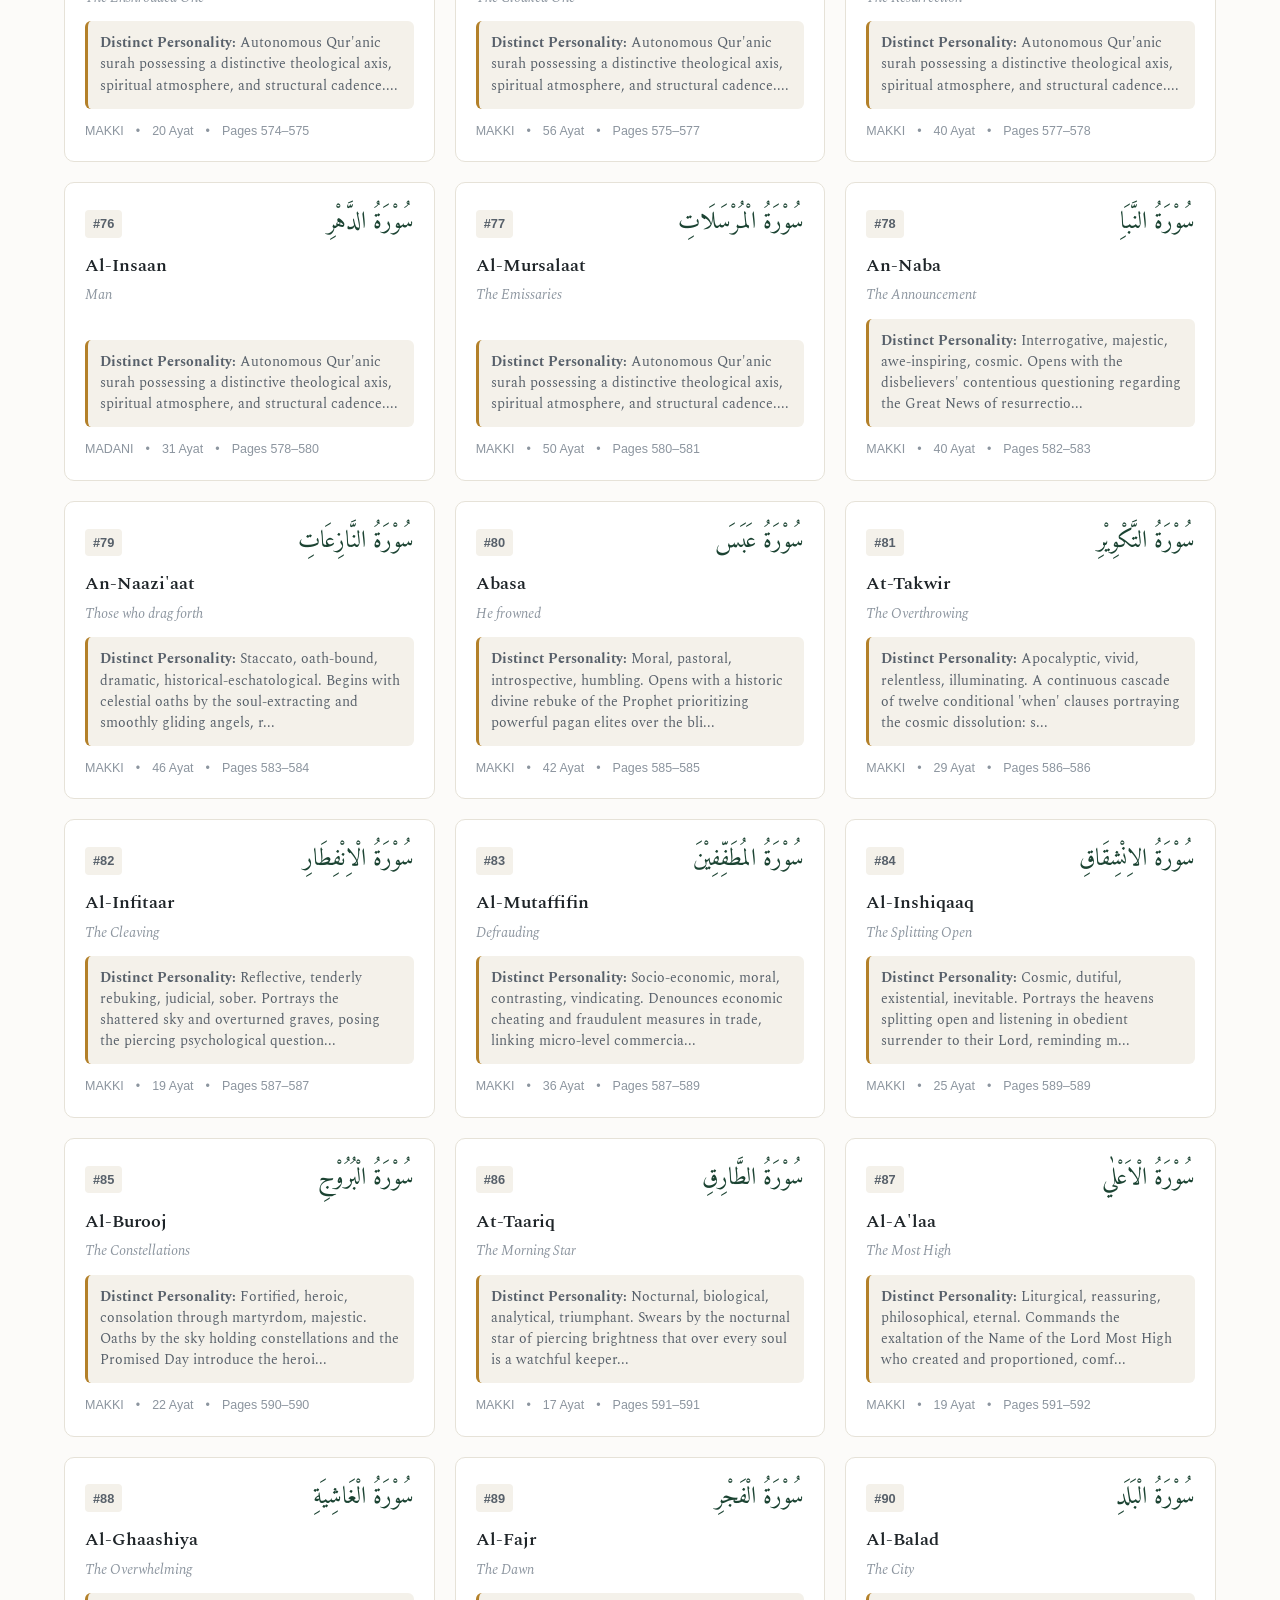
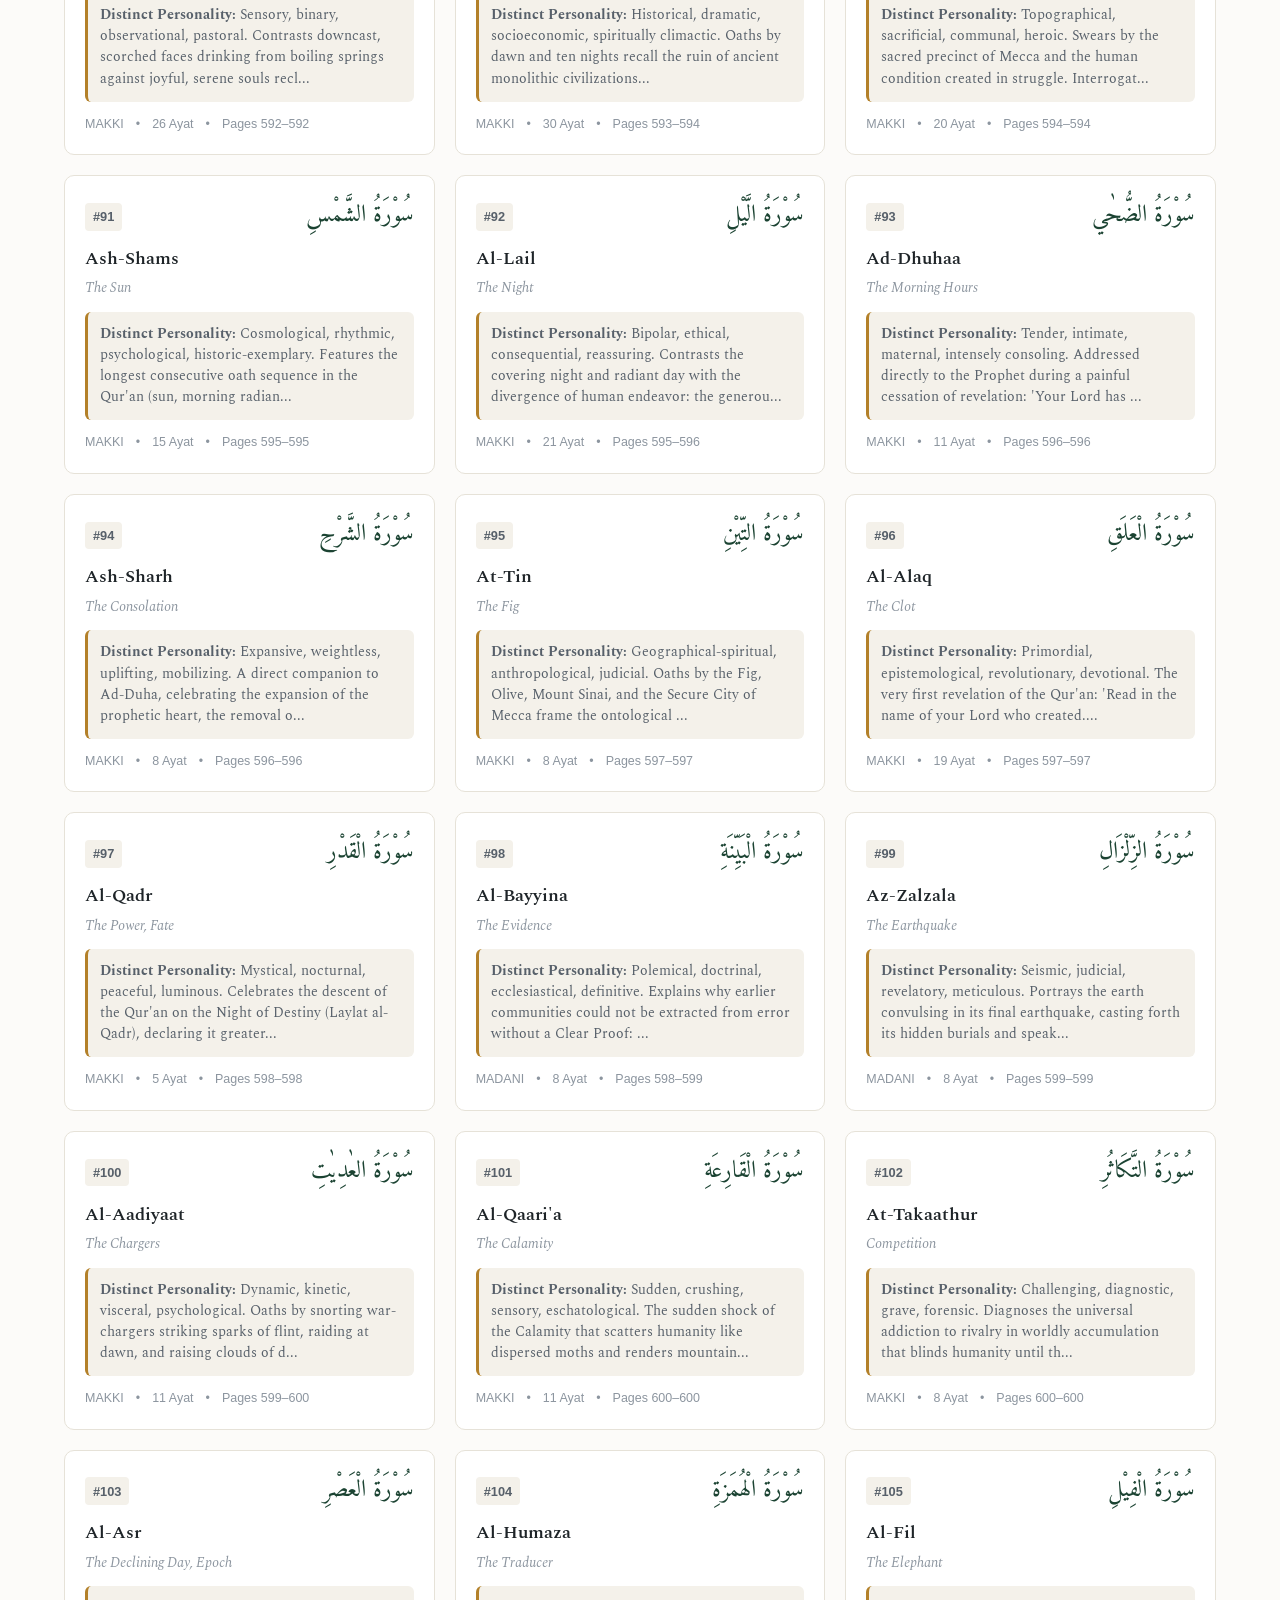
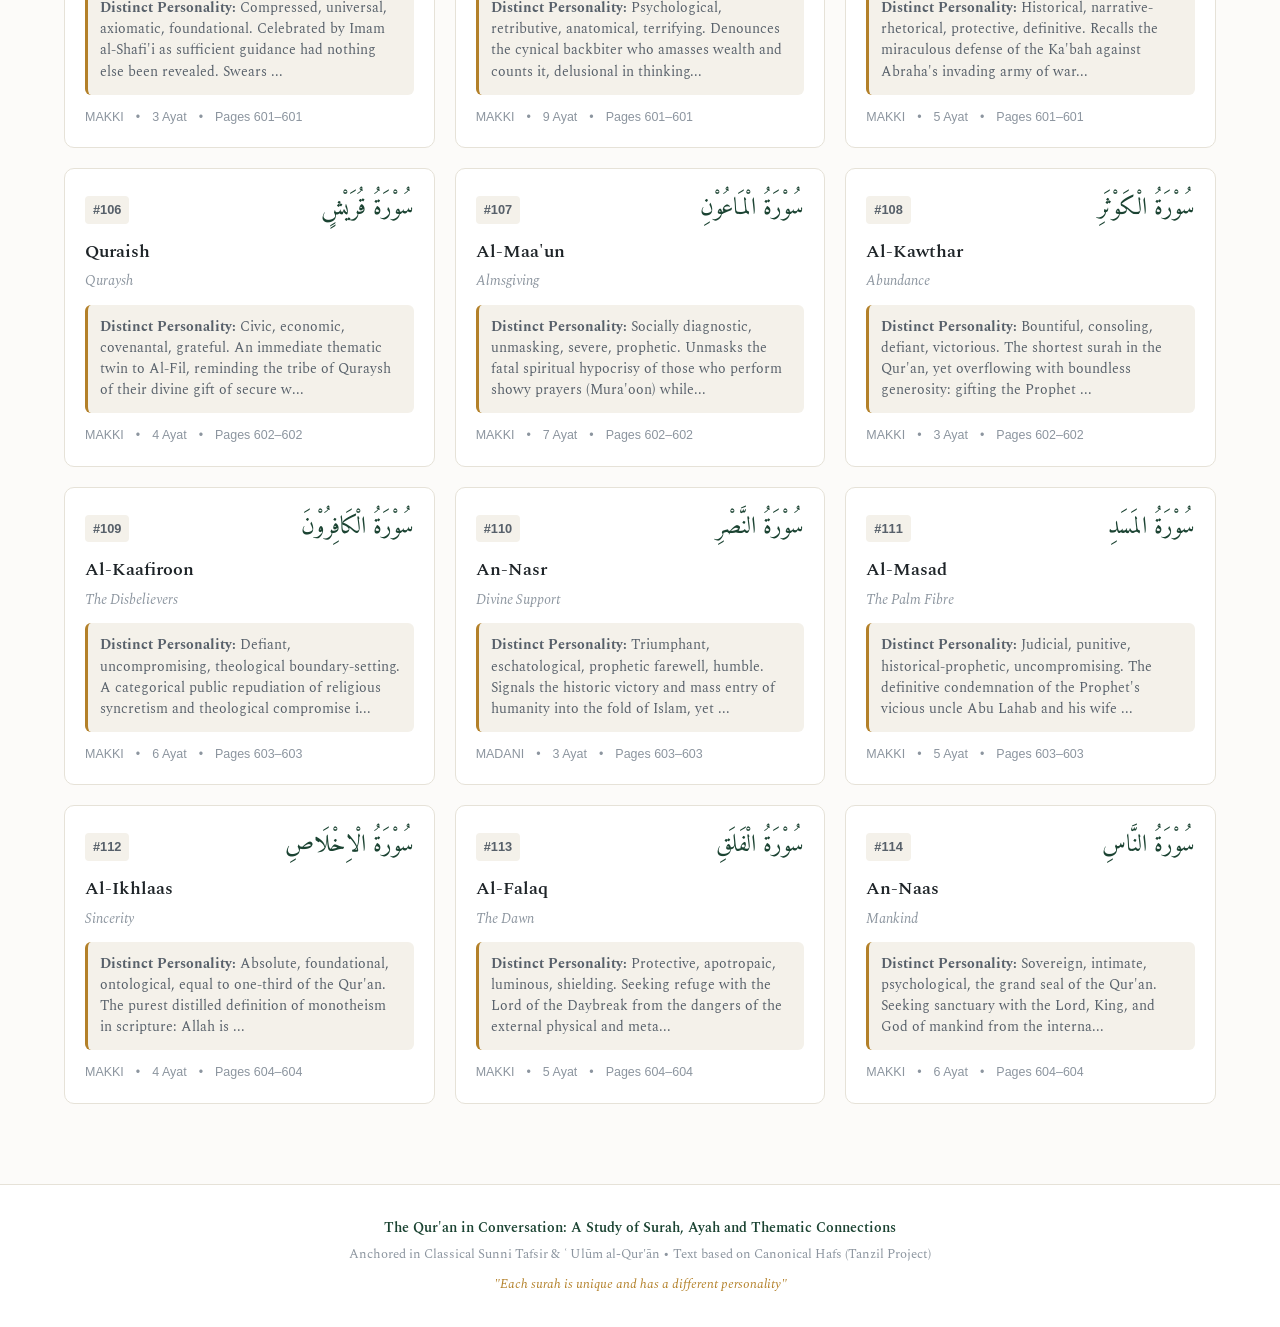
==== commit 20759d85: "Expand Phase 3: Seven Long Surahs (Al-Sab' al-Tiwal) transitions, classical evidence, thematic netwo" ====
--- a/site/index.html
+++ b/site/index.html
@@ -23,6 +23,7 @@
         <button class="active" data-tab="tab-surahs">Explore 114 Surahs</button>
         <button data-tab="tab-transitions">Surah Transitions</button>
         <button data-tab="tab-envelopes">Openings & Endings</button>
+        <button data-tab="tab-themes">Thematic Networks</button>
         <button data-tab="tab-personalities">Surah Personalities</button>
         <button data-tab="tab-library">Classical Library</button>
         <button data-tab="tab-methodology">Methodology</button>
@@ -94,11 +95,26 @@
       </div>
     </section>
 
-    <!-- Tab 4: Surah Personalities Showcase -->
+    <!-- Tab 4: Thematic Networks -->
+    <section id="tab-themes" class="tab-panel">
+      <div style="margin-bottom: 1.5rem;">
+        <h3 style="font-size: 1.5rem; margin-bottom: 0.5rem; color: var(--accent-emerald);">
+          Cross-Qur'anic Thematic Networks
+        </h3>
+        <p style="color: var(--text-secondary);">
+          Tracing recurring divine themes, covenants, cosmic signs, and prophetic invocations across the Qur'an without homogenizing distinct contexts.
+        </p>
+      </div>
+      <div id="themesList" class="relationship-list">
+        <!-- Rendered via JavaScript -->
+      </div>
+    </section>
+
+    <!-- Tab 5: Surah Personalities Showcase -->
     <section id="tab-personalities" class="tab-panel">
       <div style="margin-bottom: 1.5rem;">
         <h3 style="font-size: 1.5rem; margin-bottom: 0.5rem; color: var(--accent-emerald);">
-          Surah Personalities & Atmospheric Profiles
+          Surah Personalities & Atmospheric Profiles (All 114 Surahs)
         </h3>
         <p style="color: var(--text-secondary);">
           Every surah in the Holy Qur'an possesses an autonomous spiritual identity, a distinctive rhetorical voice, and a unique emotional atmosphere (<em>Jaww al-Sūrah</em>).
@@ -109,7 +125,7 @@
       </div>
     </section>
 
-    <!-- Tab 5: Classical Library -->
+    <!-- Tab 6: Classical Library -->
     <section id="tab-library" class="tab-panel">
       <div style="margin-bottom: 1.5rem;">
         <h3 style="font-size: 1.5rem; margin-bottom: 0.5rem; color: var(--accent-emerald);">
@@ -124,7 +140,7 @@
       </div>
     </section>
 
-    <!-- Tab 6: Methodology -->
+    <!-- Tab 7: Methodology -->
     <section id="tab-methodology" class="tab-panel">
       <div style="max-width: 800px; margin: 0 auto; background: var(--bg-card); padding: 2rem; border-radius: var(--radius-md); border: 1px solid var(--border-light);">
         <h3 style="font-size: 1.6rem; color: var(--accent-emerald); margin-bottom: 1rem;">
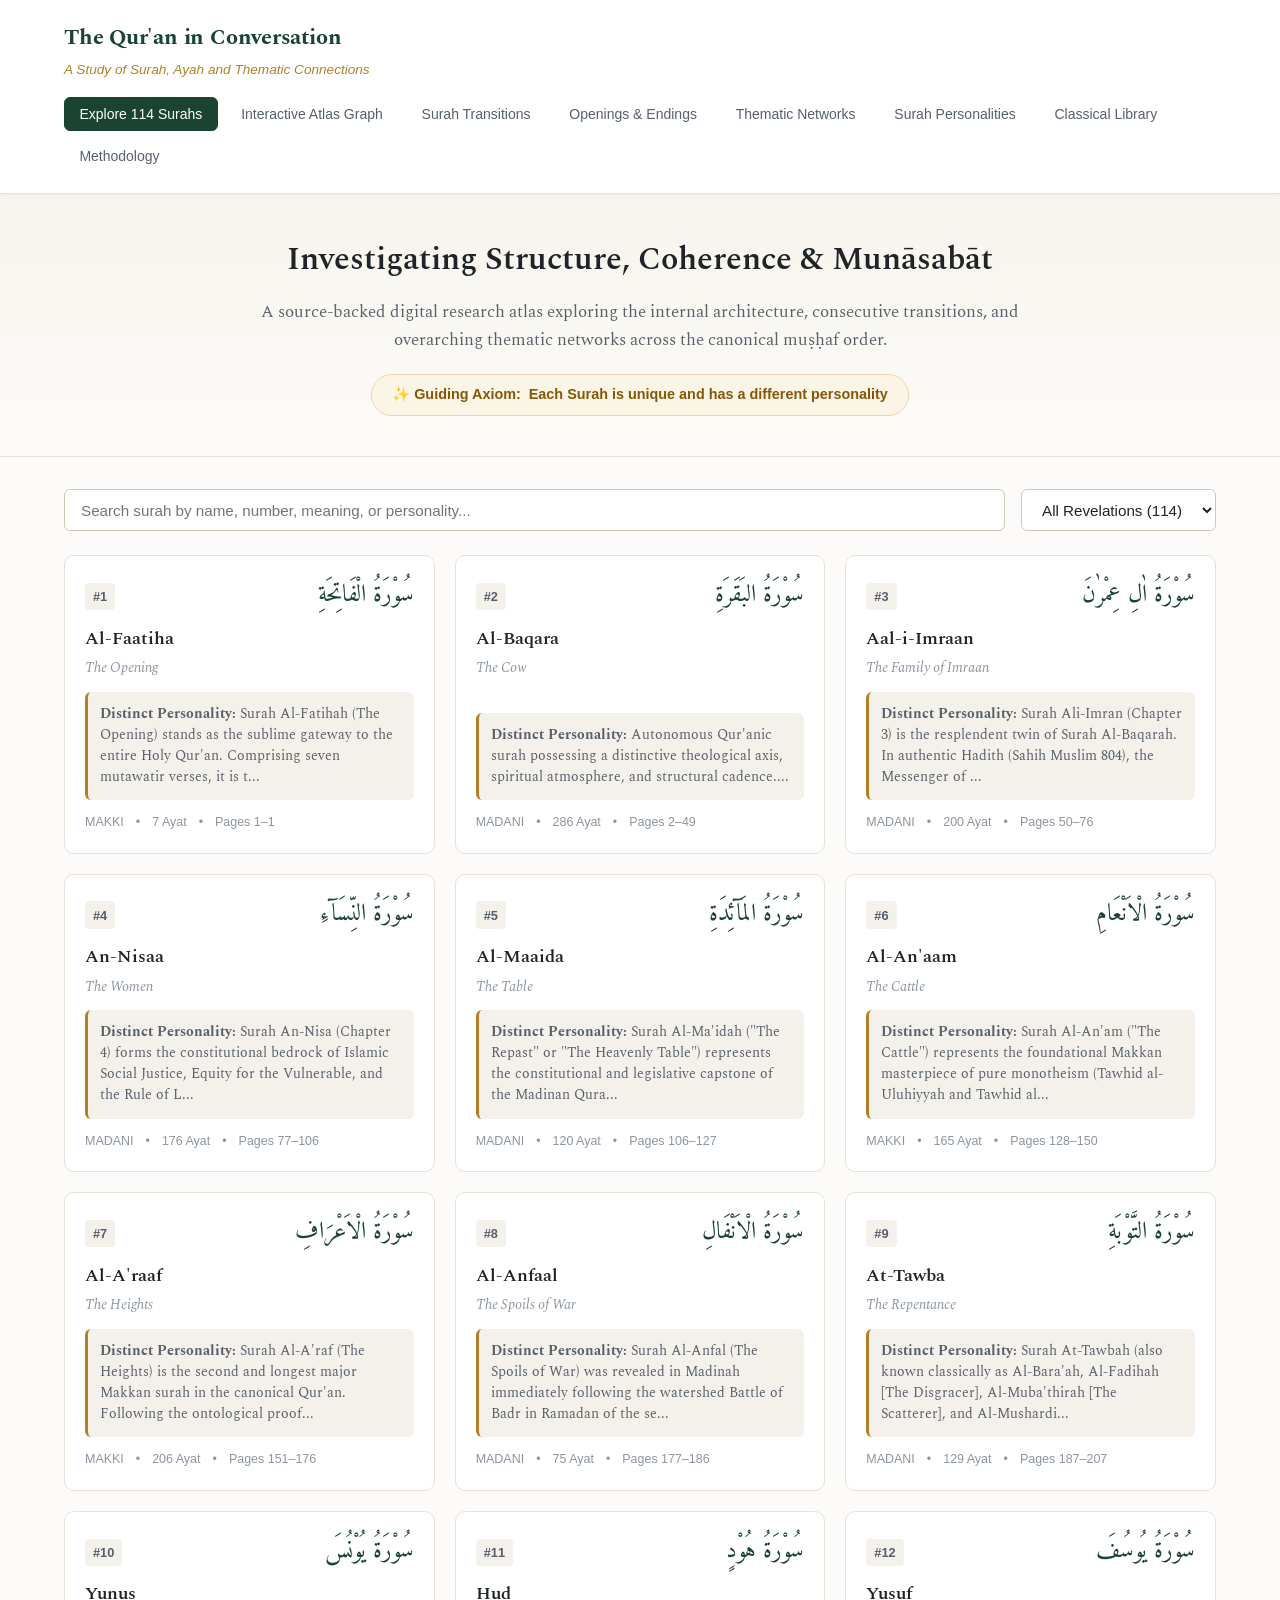
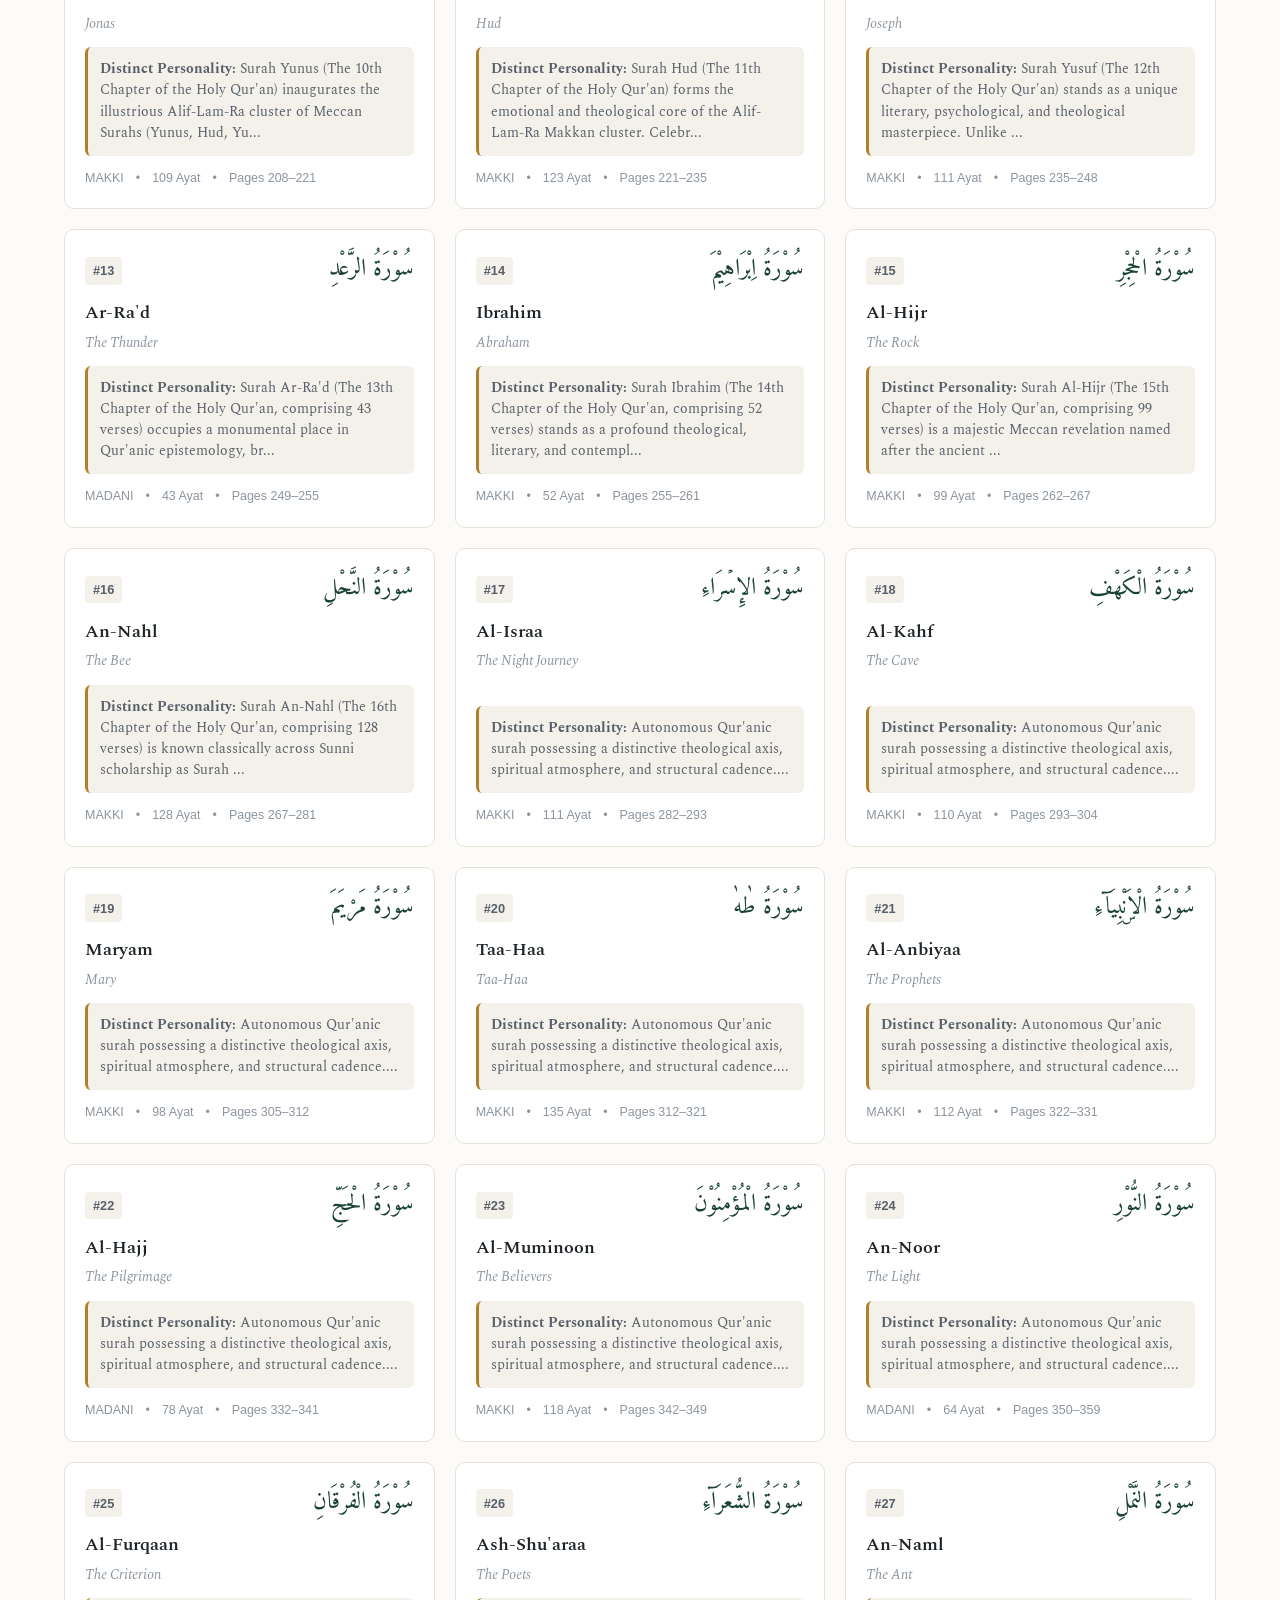
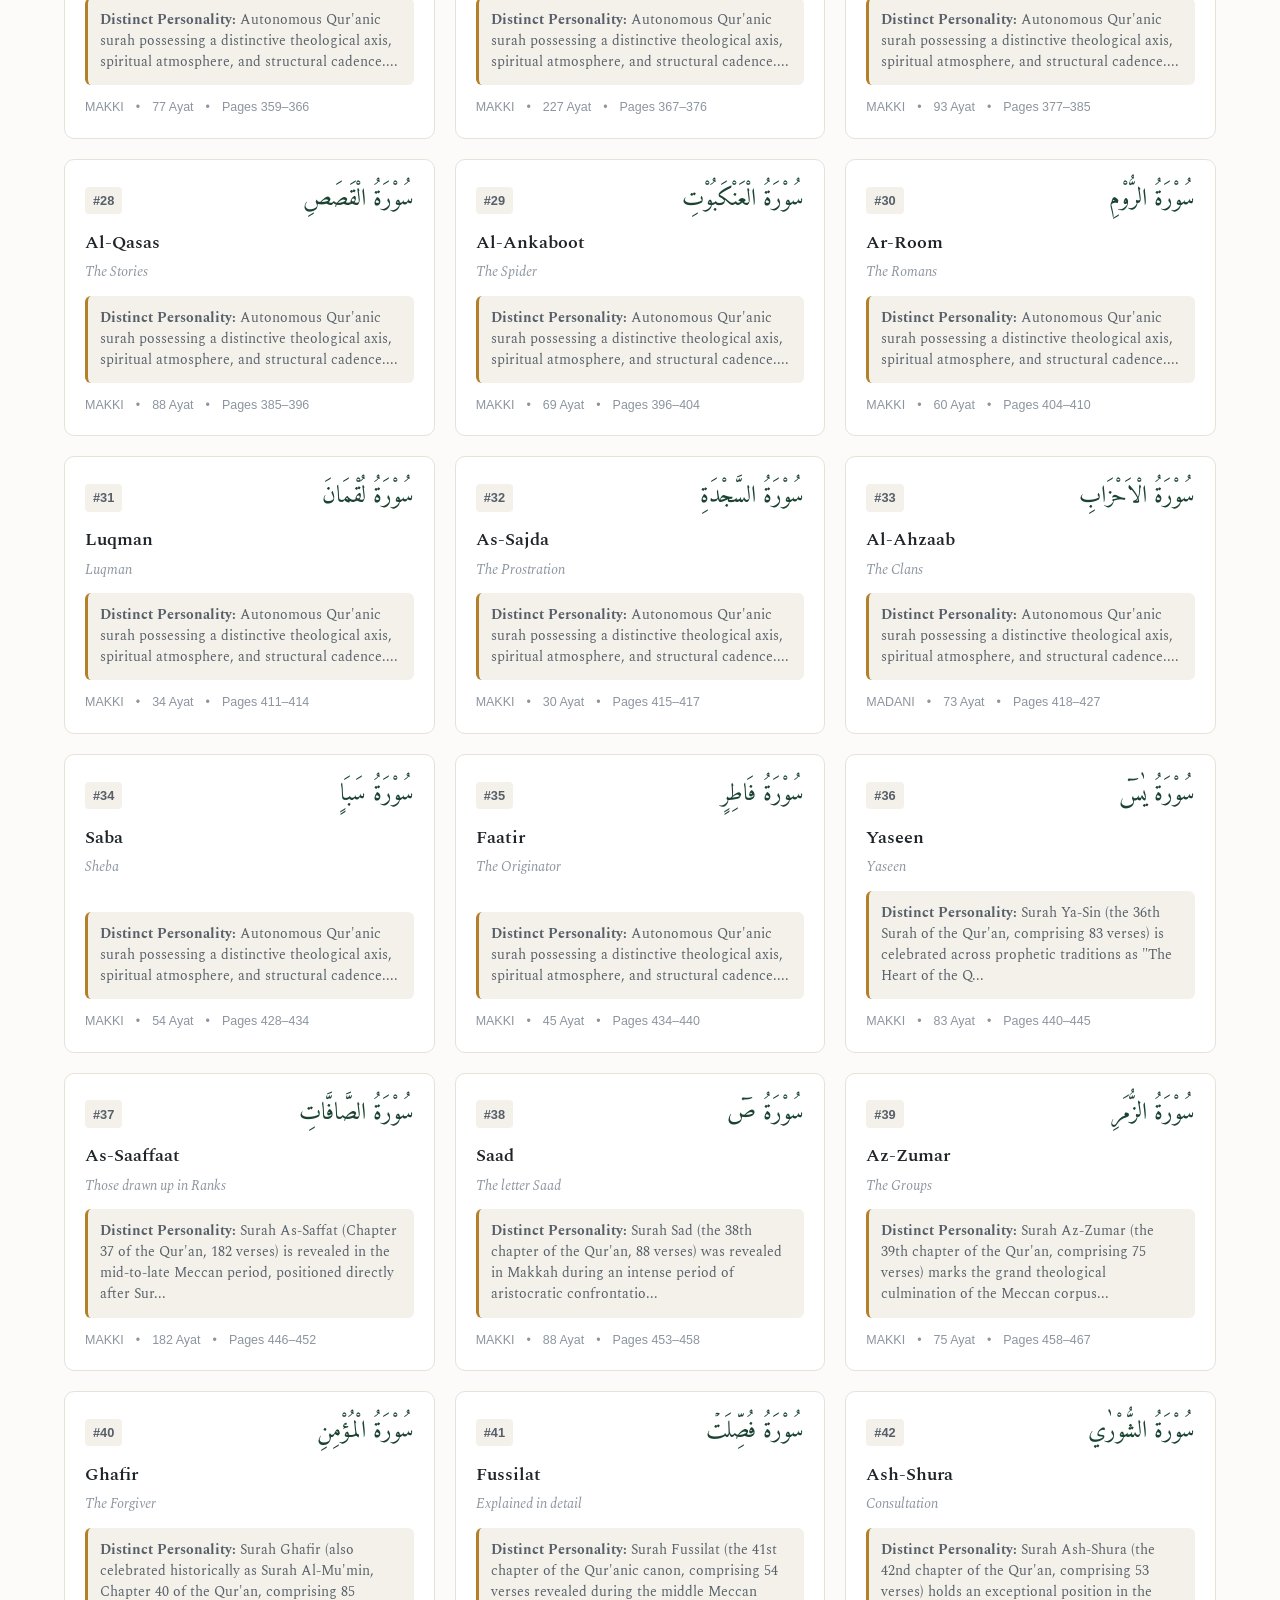
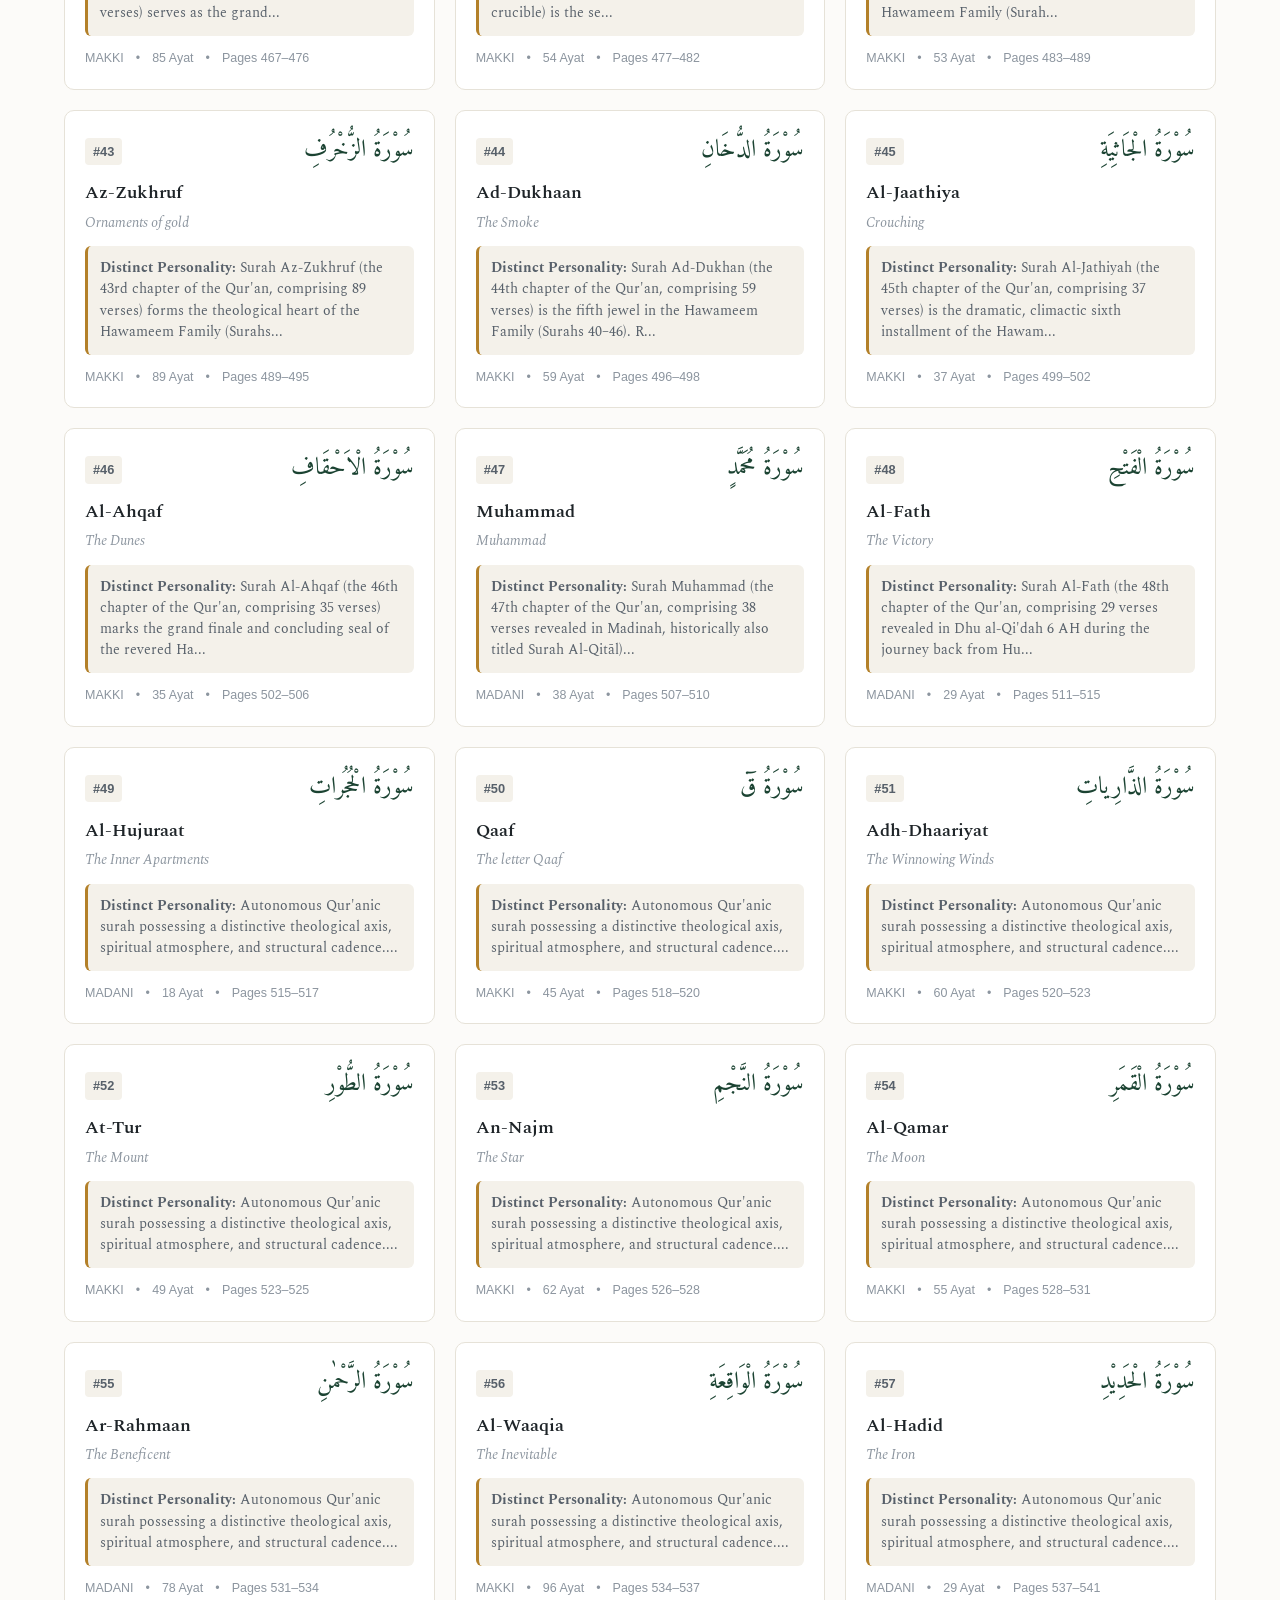
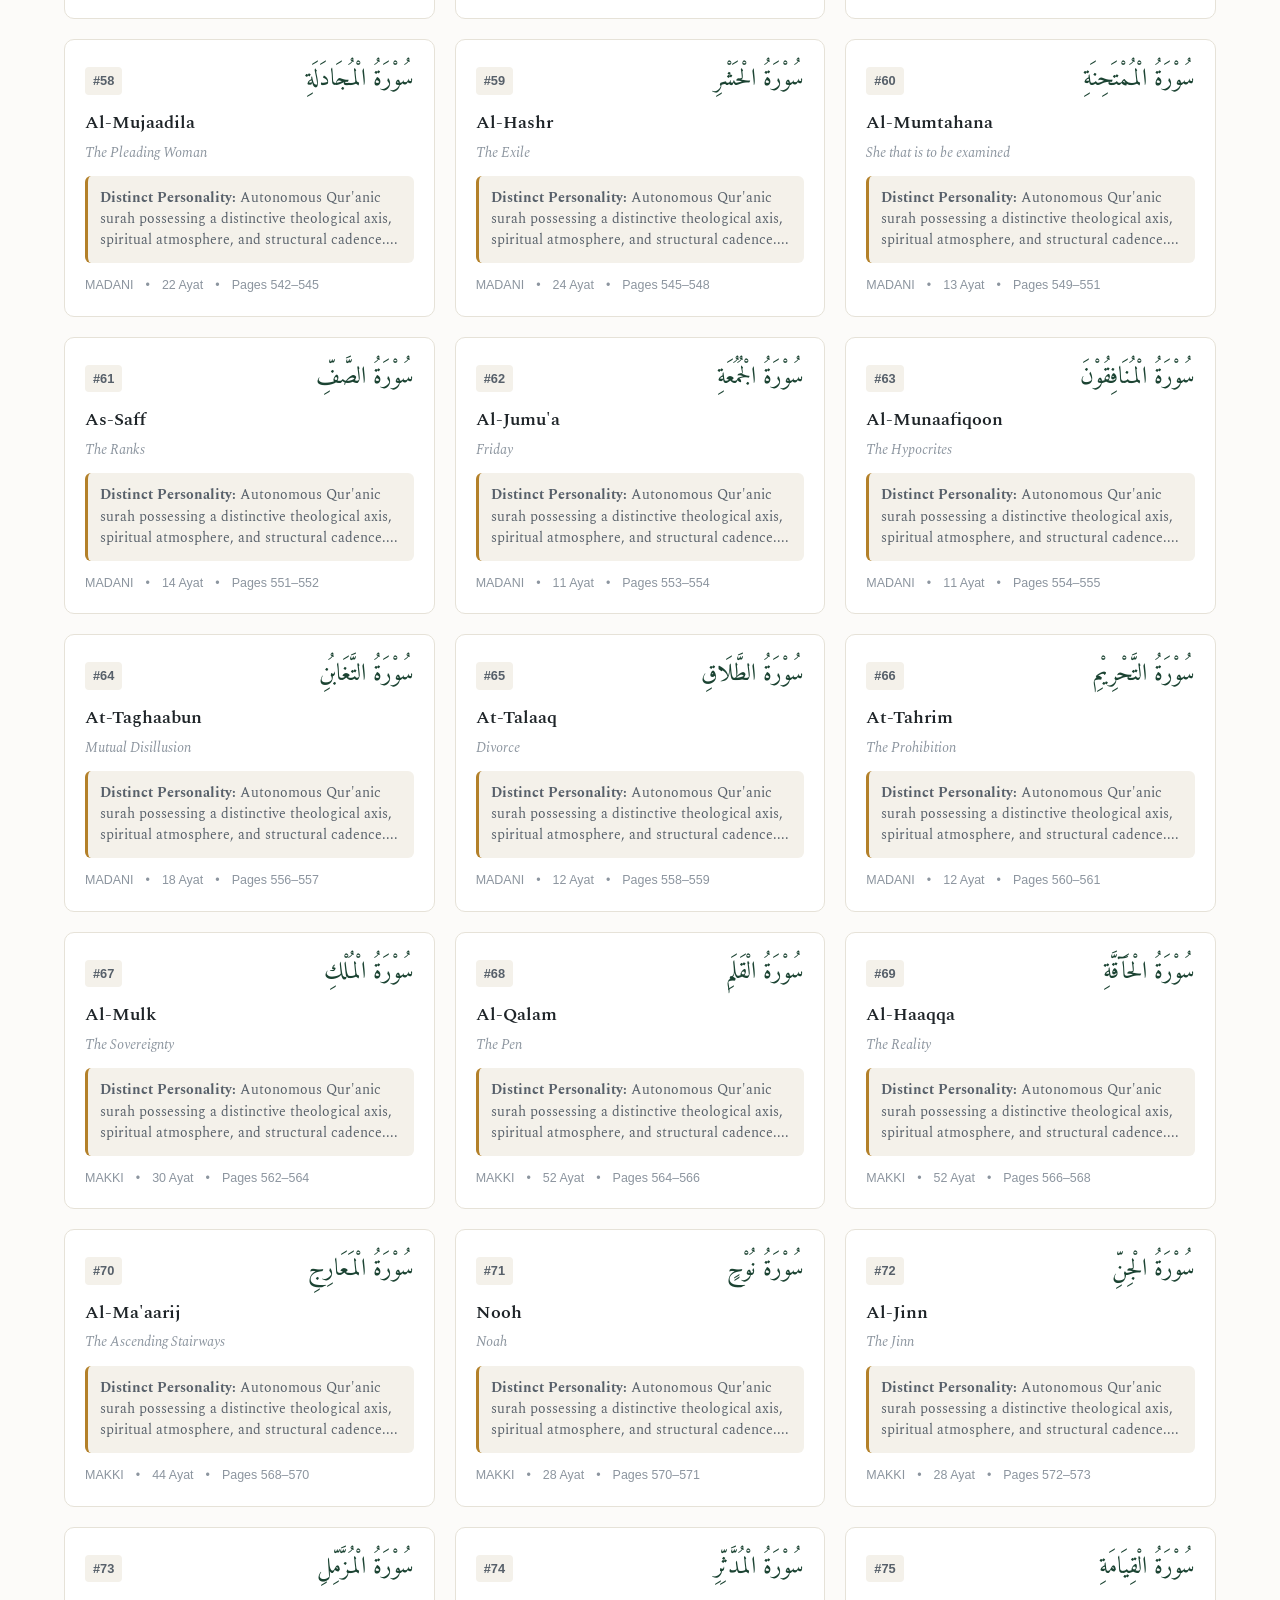
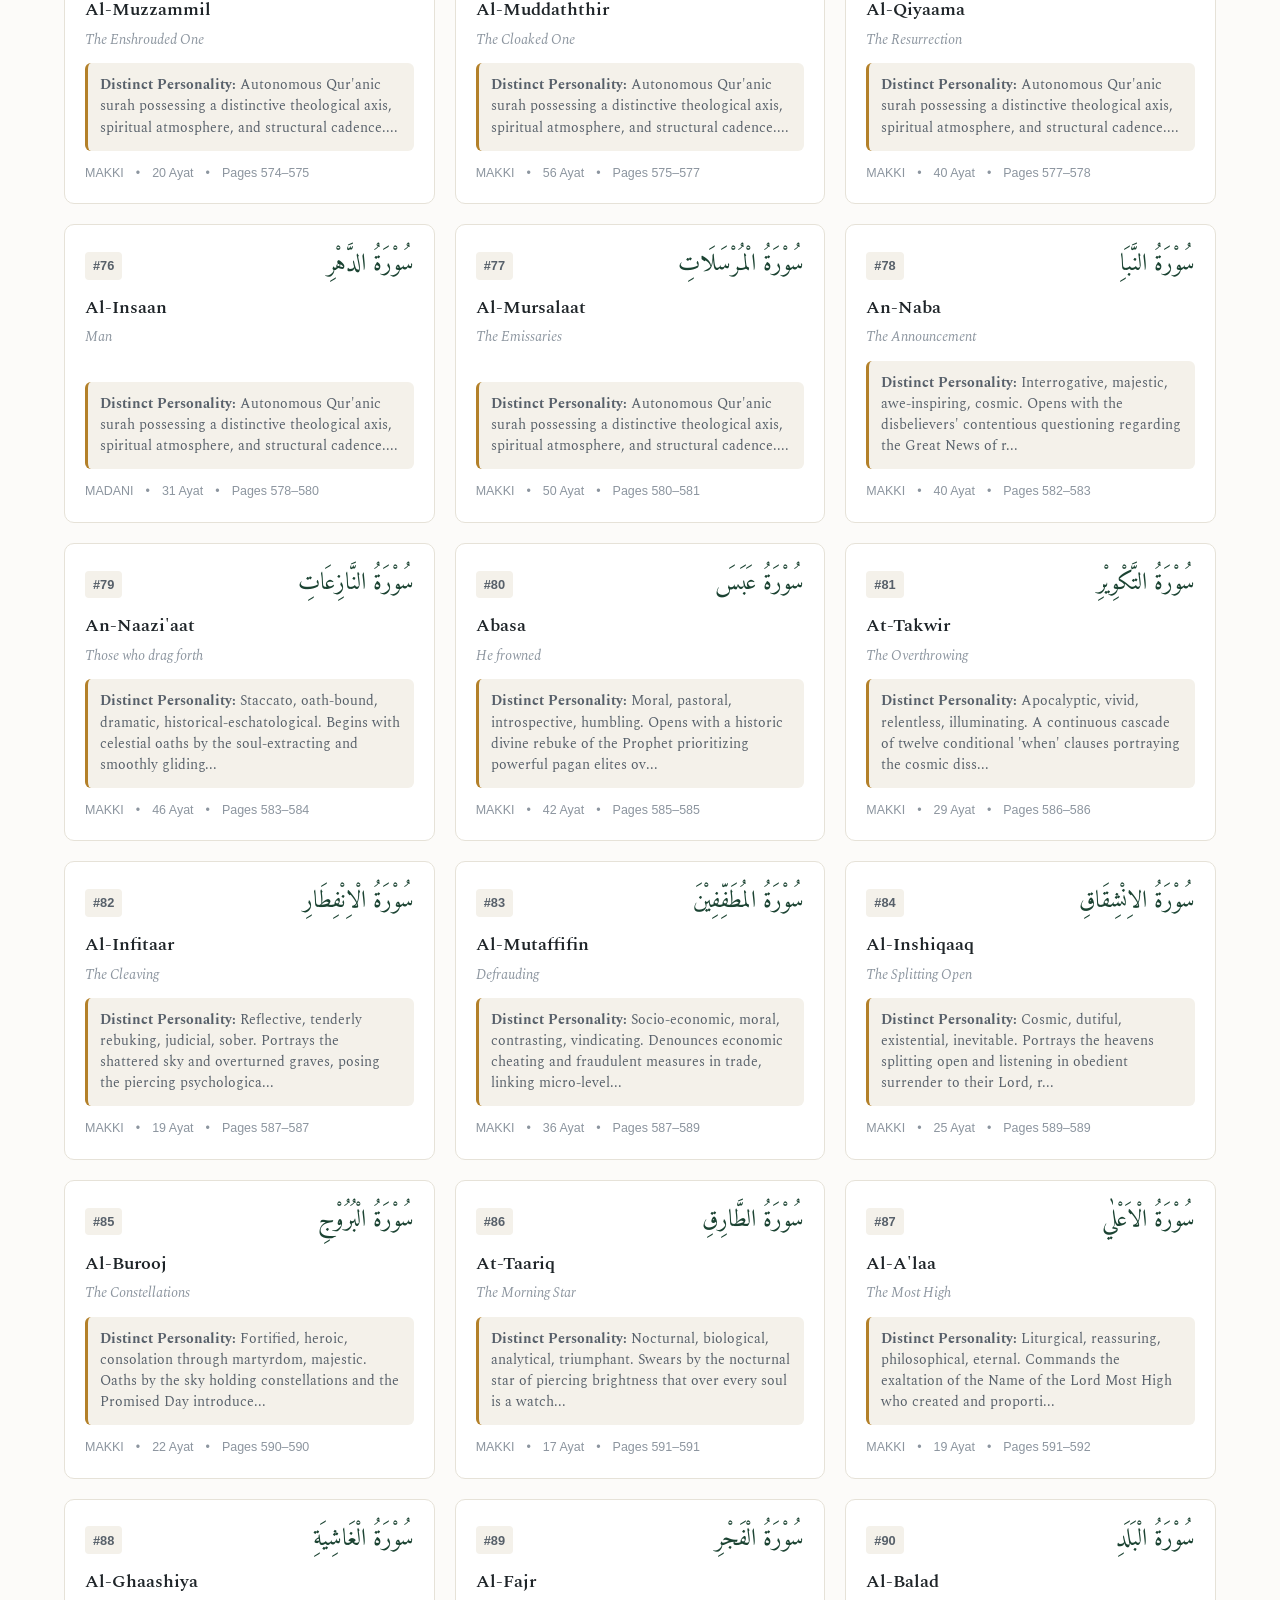
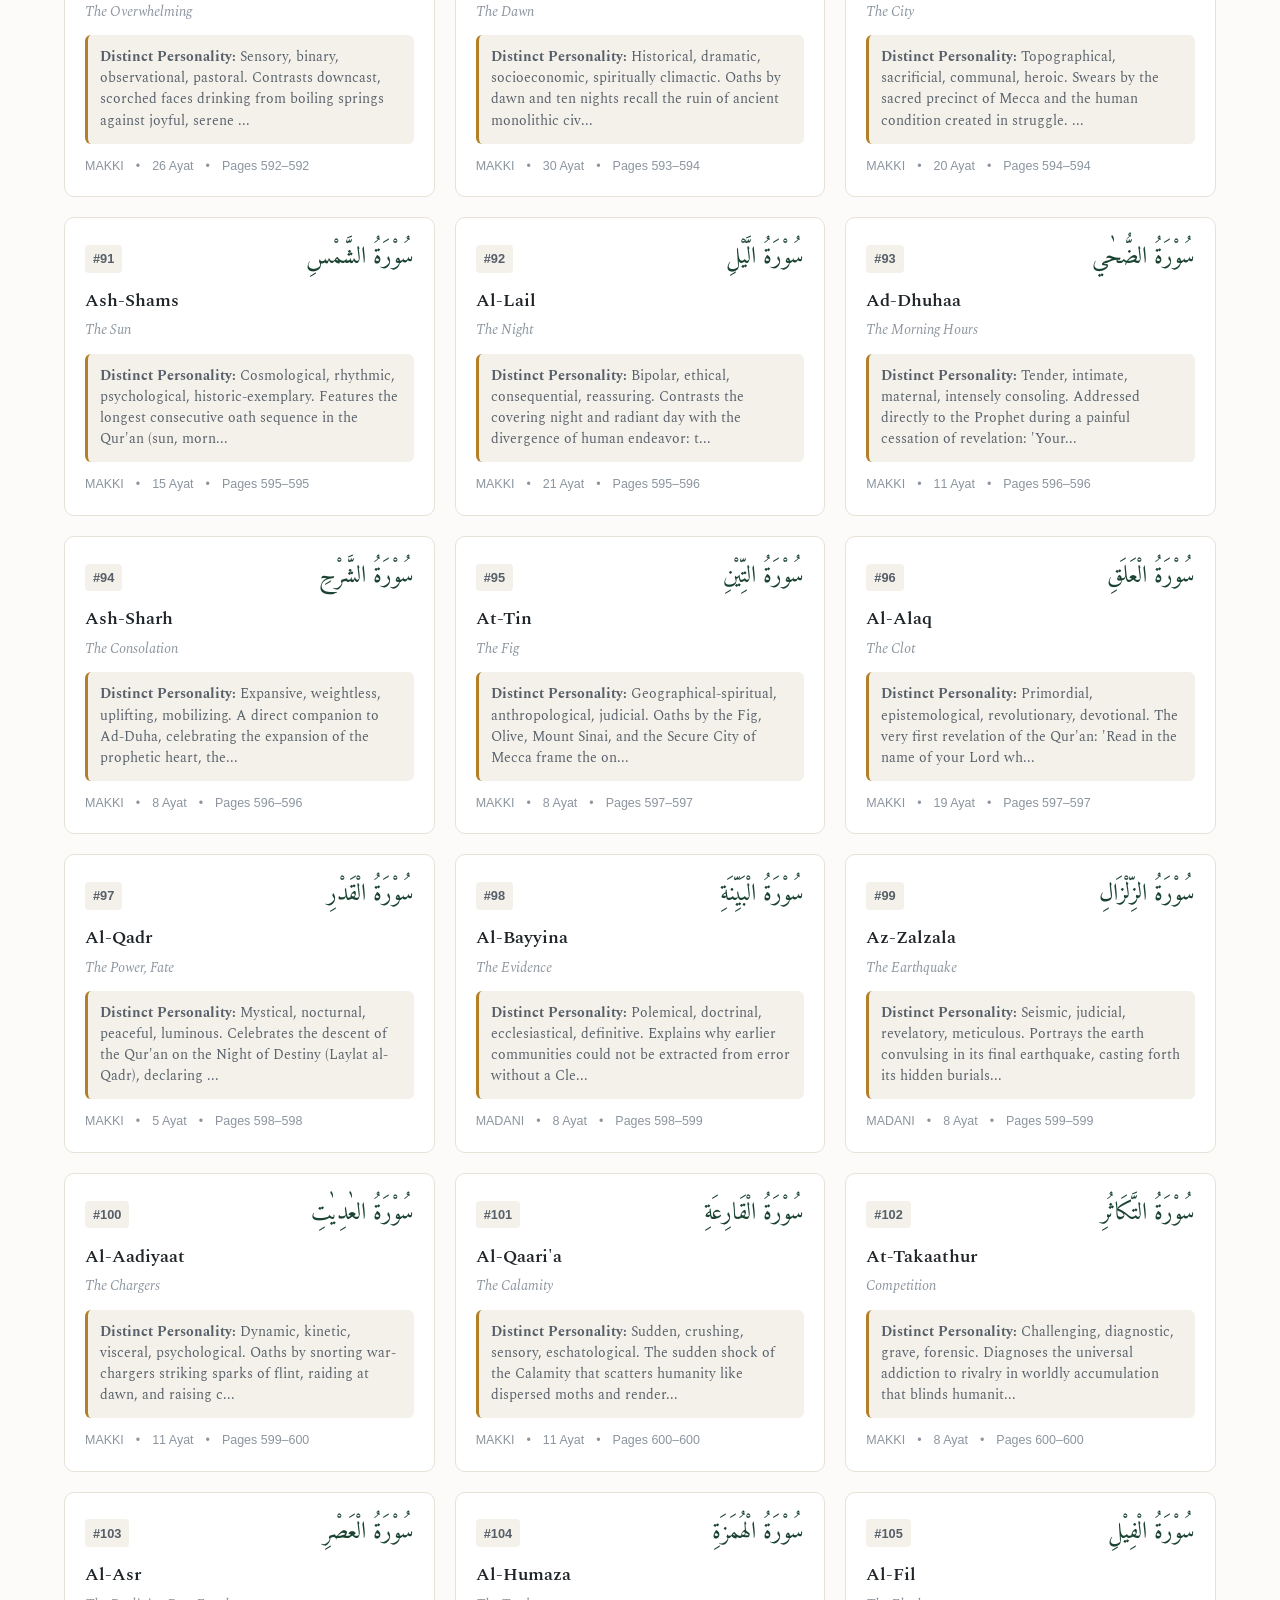
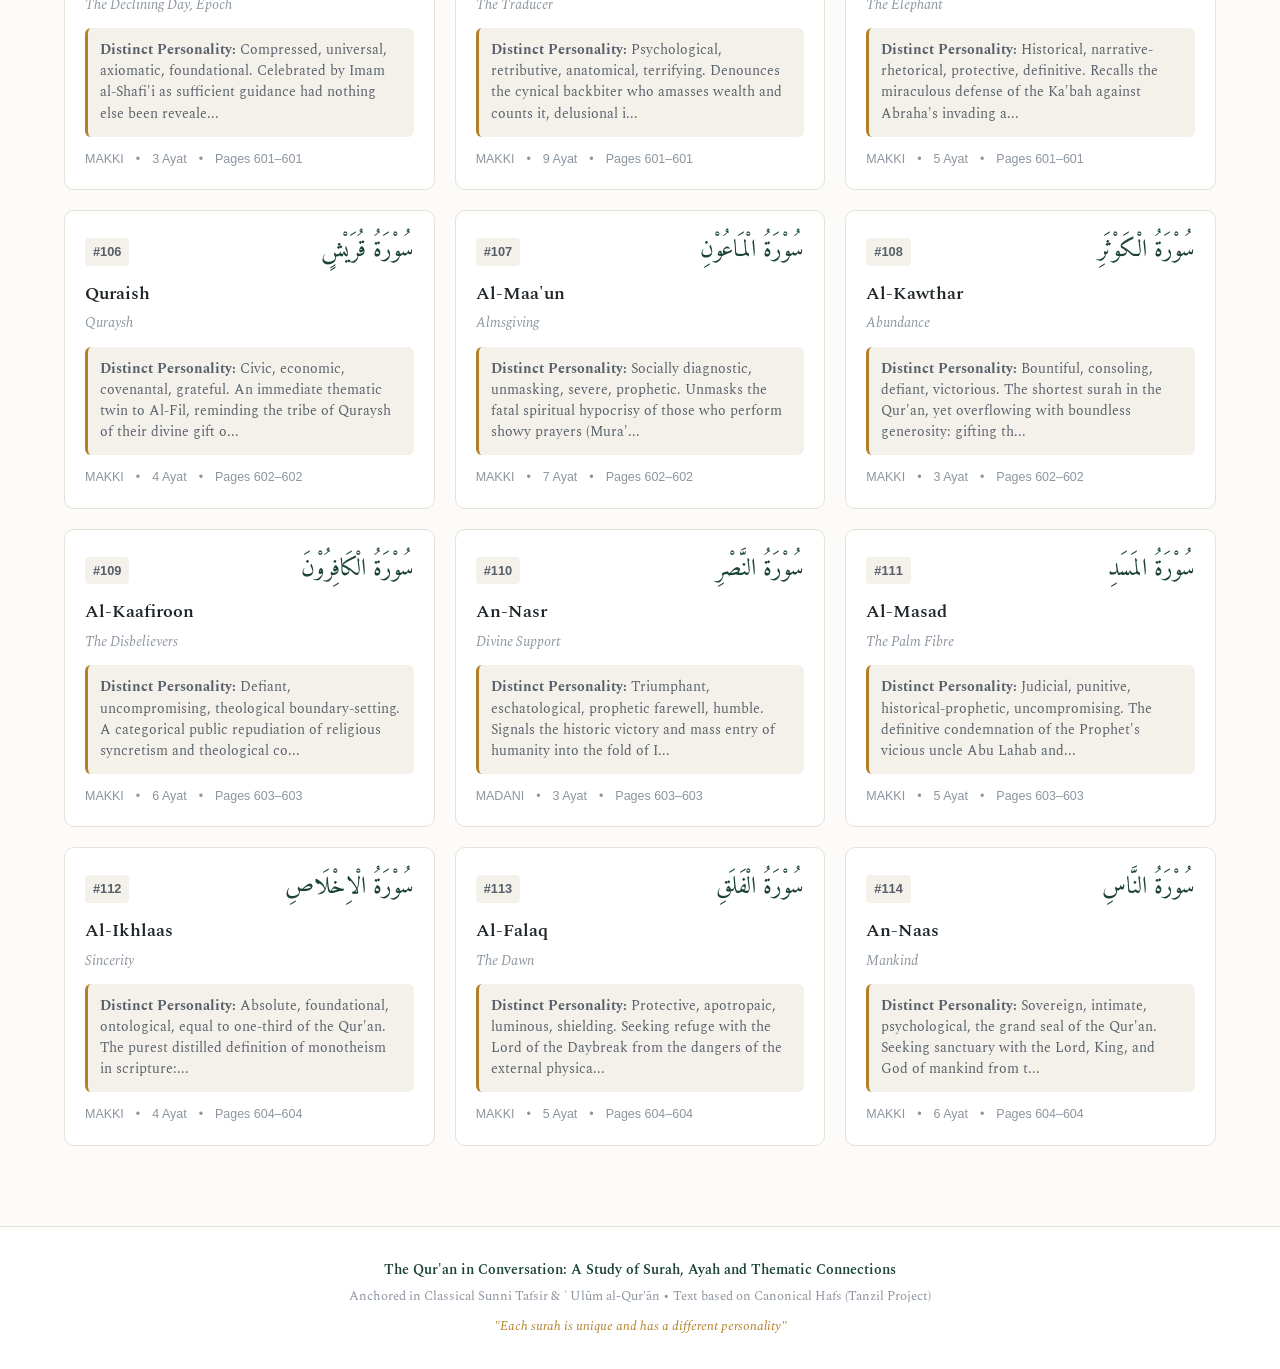
==== commit 04c48b87: "Complete Ḥawāmīm Cluster (Surahs 40-46) transitions and launch Interactive Atlas Graph visualizer" ====
--- a/site/index.html
+++ b/site/index.html
@@ -21,6 +21,7 @@
       </div>
       <nav class="main-nav">
         <button class="active" data-tab="tab-surahs">Explore 114 Surahs</button>
+        <button data-tab="tab-atlas">Interactive Atlas Graph</button>
         <button data-tab="tab-transitions">Surah Transitions</button>
         <button data-tab="tab-envelopes">Openings & Endings</button>
         <button data-tab="tab-themes">Thematic Networks</button>
@@ -65,15 +66,59 @@
       </div>
     </section>
 
-    <!-- Tab 2: Surah Transitions -->
+    <!-- Tab 2: Interactive Atlas Graph -->
+    <section id="tab-atlas" class="tab-panel">
+      <div style="margin-bottom: 1.5rem;">
+        <h3 style="font-size: 1.5rem; margin-bottom: 0.5rem; color: var(--accent-emerald);">
+          Interactive Structural Atlas: Nodes & Transitions
+        </h3>
+        <p style="color: var(--text-secondary);">
+          Interactive network map of verified Qur'anic munāsabāt across canonical clusters. Click any Surah node to view its personality and canonical ayahs, or click any transition edge to inspect the classical exegesis.
+        </p>
+      </div>
+
+      <!-- Cluster Selector Bar -->
+      <div class="cluster-selector-bar" id="atlasClusterBar">
+        <button class="cluster-btn active" data-cluster="all">All Researched Clusters (43 Surahs)</button>
+        <button class="cluster-btn" data-cluster="tiwal">The Seven Long Surahs (1–9)</button>
+        <button class="cluster-btn" data-cluster="prophetic">Prophetic & Wisdom (10–18)</button>
+        <button class="cluster-btn" data-cluster="hawamim">The Ḥawāmīm Silk Brocades (40–46)</button>
+        <button class="cluster-btn" data-cluster="eschatological">Cosmic & Eschatological (54–57)</button>
+        <button class="cluster-btn" data-cluster="final">Final Surahs & Cosmic Seal (105–114 & 114➔1)</button>
+      </div>
+
+      <!-- SVG Graph Canvas -->
+      <div class="atlas-canvas-container" id="atlasCanvasContainer">
+        <svg id="atlasSvg" width="100%" height="450" viewBox="0 0 1100 450"></svg>
+      </div>
+
+      <!-- Edge Inspector Box -->
+      <div id="atlasEdgeInspector" class="atlas-inspector" style="display: none;">
+        <div class="inspector-header">
+          <h4 id="inspectorTitle" style="color: var(--accent-emerald); font-size: 1.15rem;">Selected Transition</h4>
+          <button id="closeInspectorBtn" class="badge badge-reltype" style="cursor: pointer; border: none;">Close &times;</button>
+        </div>
+        <div id="inspectorContent"></div>
+      </div>
+    </section>
+
+    <!-- Tab 3: Surah Transitions -->
     <section id="tab-transitions" class="tab-panel">
       <div style="margin-bottom: 1.5rem;">
         <h3 style="font-size: 1.5rem; margin-bottom: 0.5rem; color: var(--accent-emerald);">
           Sequential Surah Transitions (Munāsabāt al-Suwar)
         </h3>
-        <p style="color: var(--text-secondary);">
+        <p style="color: var(--text-secondary); margin-bottom: 1rem;">
           Classical Sunni analysis of adjacent surah handoffs, examining how terminal verses lead directly into the subsequent surah's opening.
         </p>
+        <div class="cluster-selector-bar" id="transitionClusterBar">
+          <button class="cluster-btn active" data-cluster="all">All Transitions</button>
+          <button class="cluster-btn" data-cluster="tiwal">Surahs 1–9</button>
+          <button class="cluster-btn" data-cluster="prophetic">Surahs 10–18</button>
+          <button class="cluster-btn" data-cluster="hawamim">Ḥawāmīm (40–47)</button>
+          <button class="cluster-btn" data-cluster="eschatological">Surahs 54–57</button>
+          <button class="cluster-btn" data-cluster="final">Final Cluster (105–114 & 114➔1)</button>
+        </div>
       </div>
       <div id="transitionsList" class="relationship-list">
         <!-- Rendered via JavaScript -->
--- a/site/assets/style.css
+++ b/site/assets/style.css
@@ -521,3 +521,135 @@
   font-size: 0.88rem;
   color: var(--text-muted);
 }
+
+/* Cluster Selector Bar */
+.cluster-selector-bar {
+  display: flex;
+  gap: 0.5rem;
+  flex-wrap: wrap;
+  margin-bottom: 1.25rem;
+}
+
+.cluster-btn {
+  background: var(--bg-card);
+  border: 1px solid var(--border-light);
+  padding: 0.45rem 0.85rem;
+  border-radius: var(--radius-sm);
+  font-family: var(--font-sans);
+  font-size: 0.82rem;
+  font-weight: 500;
+  color: var(--text-secondary);
+  cursor: pointer;
+  transition: all 0.2s ease;
+}
+
+.cluster-btn:hover {
+  border-color: var(--accent-gold);
+  color: var(--text-primary);
+}
+
+.cluster-btn.active {
+  background: var(--accent-emerald);
+  color: #ffffff;
+  border-color: var(--accent-emerald);
+  box-shadow: var(--shadow-sm);
+}
+
+/* Atlas Canvas Container */
+.atlas-canvas-container {
+  background: #ffffff;
+  border: 1px solid var(--border-light);
+  border-radius: var(--radius-md);
+  padding: 1rem;
+  box-shadow: var(--shadow-sm);
+  overflow-x: auto;
+  margin-bottom: 1.5rem;
+}
+
+#atlasSvg {
+  display: block;
+  min-width: 900px;
+  background: linear-gradient(180deg, #fcfbf9 0%, #ffffff 100%);
+  border-radius: var(--radius-sm);
+}
+
+/* Graph SVG Elements */
+.atlas-node {
+  cursor: pointer;
+  transition: transform 0.2s ease;
+}
+
+.atlas-node rect {
+  fill: #ffffff;
+  stroke: var(--border-dark);
+  stroke-width: 1.5px;
+  rx: 8;
+  ry: 8;
+  transition: all 0.2s ease;
+}
+
+.atlas-node:hover rect {
+  stroke: var(--accent-gold);
+  stroke-width: 2.5px;
+  filter: drop-shadow(0 4px 8px rgba(179, 128, 41, 0.25));
+}
+
+.atlas-node.selected rect {
+  stroke: var(--accent-emerald);
+  stroke-width: 3px;
+  fill: var(--accent-gold-soft);
+}
+
+.atlas-edge {
+  fill: none;
+  stroke: #c8c3b5;
+  stroke-width: 2px;
+  cursor: pointer;
+  transition: all 0.2s ease;
+}
+
+.atlas-edge:hover {
+  stroke: var(--accent-gold);
+  stroke-width: 3.5px;
+}
+
+.atlas-edge.selected {
+  stroke: var(--accent-emerald);
+  stroke-width: 3.5px;
+}
+
+.atlas-edge-arrow {
+  fill: #c8c3b5;
+  transition: fill 0.2s ease;
+}
+
+.atlas-edge:hover + .atlas-edge-arrow,
+.atlas-edge.selected + .atlas-edge-arrow {
+  fill: var(--accent-emerald);
+}
+
+/* Atlas Edge Inspector */
+.atlas-inspector {
+  background: var(--bg-card);
+  border: 1px solid var(--border-dark);
+  border-left: 4px solid var(--accent-gold);
+  border-radius: var(--radius-md);
+  padding: 1.5rem;
+  box-shadow: var(--shadow-md);
+  margin-top: 1rem;
+  animation: fadeIn 0.3s ease;
+}
+
+@keyframes fadeIn {
+  from { opacity: 0; transform: translateY(6px); }
+  to { opacity: 1; transform: translateY(0); }
+}
+
+.inspector-header {
+  display: flex;
+  justify-content: space-between;
+  align-items: center;
+  margin-bottom: 1rem;
+  border-bottom: 1px solid var(--border-light);
+  padding-bottom: 0.5rem;
+}
